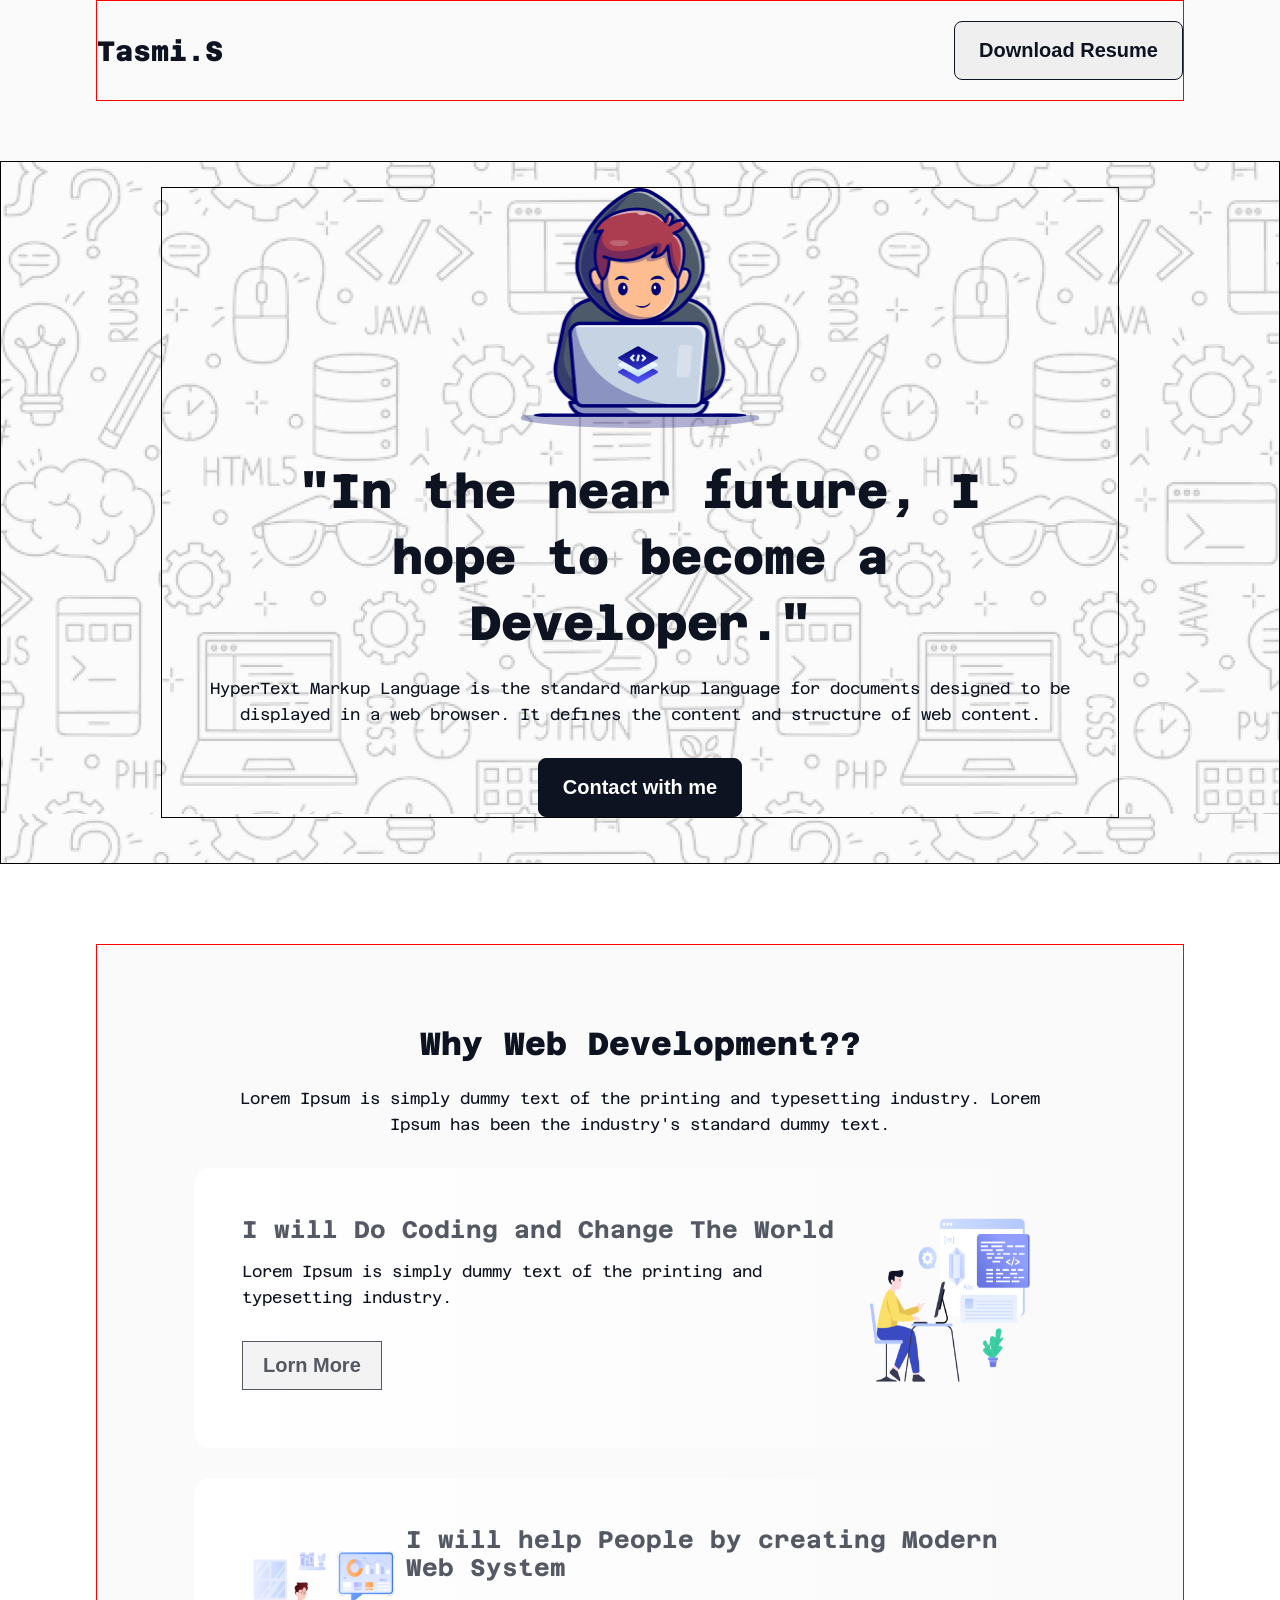
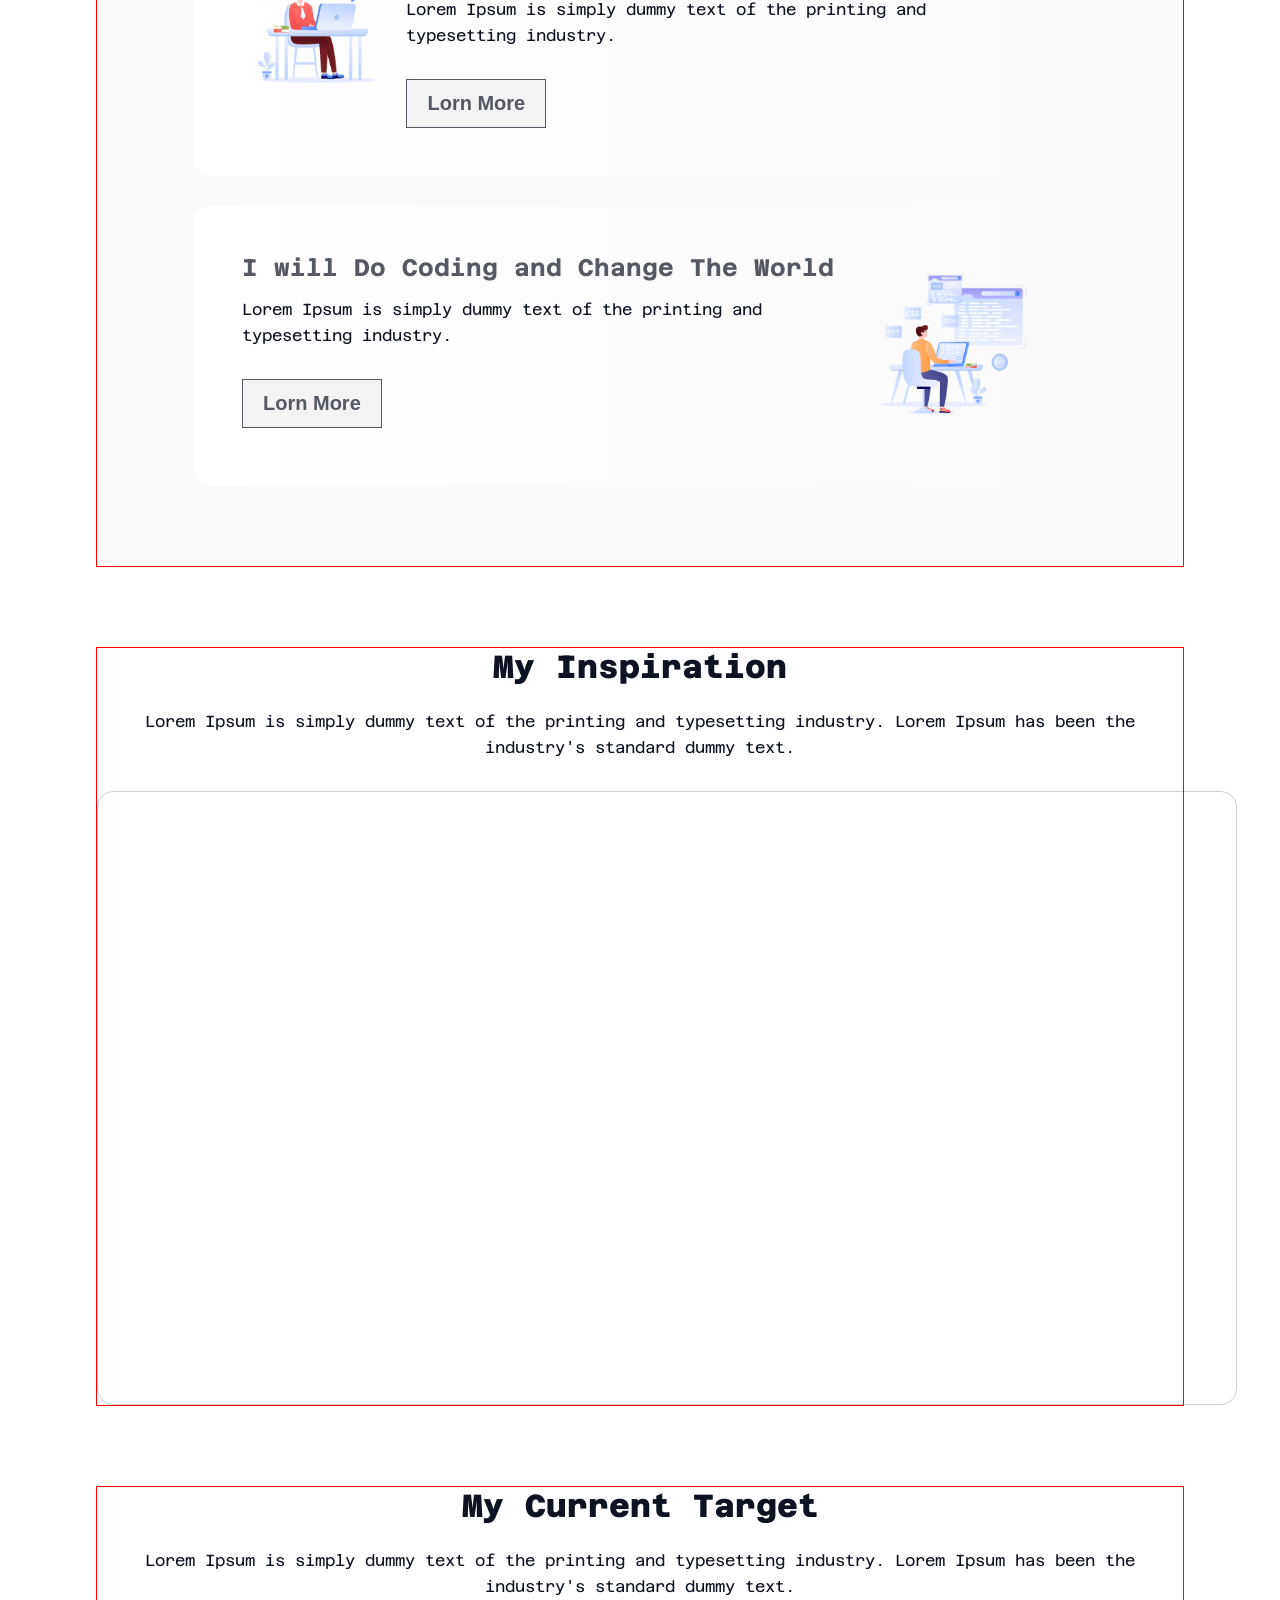
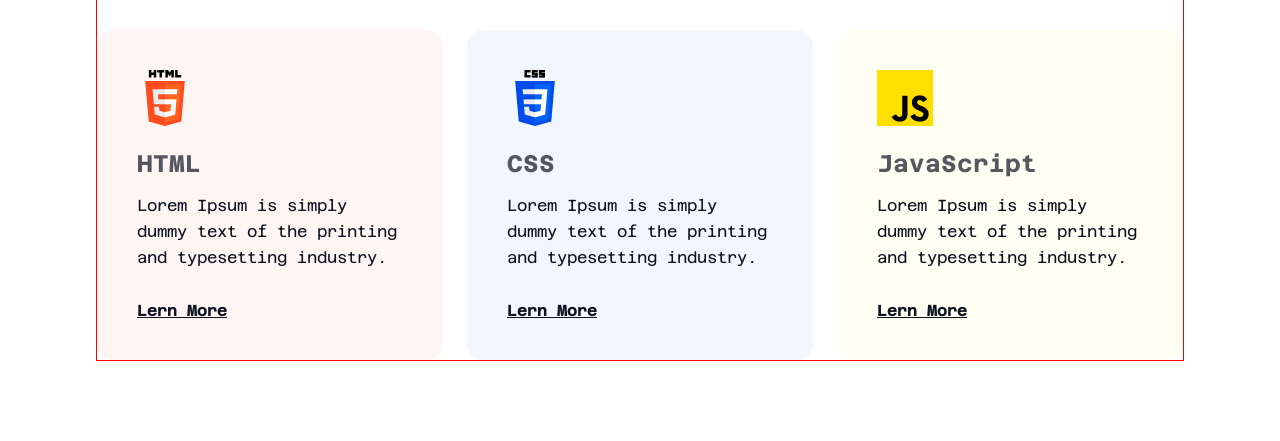
==== index.html @ 2d3de7eb "add my tergat section" ====
<!DOCTYPE html>
<html lang="en">
<head>
    <meta charset="UTF-8">
    <meta name="viewport" content="width=device-width, initial-scale=1.0">
    <title>Document</title>
    <link rel="shortcut icon" href="https://img.icons8.com/?size=100&id=20909&format=png&color=000000" type="image/x-icon">
    <link rel="stylesheet" href="./assets/css/syyle.css">
</head>
<body>
    <header class="header">
        <div class="container">
            <div class="nav-item">
                <h1>Tasmi.S</h1>
                 <a href="#"><button class="btn-prymary">Download Resume</button></a>
            </div>
        </div>
   <!-- start header section  -->
        <div class="header-section section">
            <div class="header-container">
                <img src="/assets/images/hero.png" alt="image">
                <h1 class="header-title">"In the near future, I hope to become a Developer."</h1>
                <p class="header-desc">HyperText Markup Language is the standard markup language for documents designed to be displayed in a web browser. It defines the content and structure of web content.</p>
                
                 <a href="#footer"><button class="btn-secendary">Contact with me</button></a>
            </div>
        </div>
    </header>
    <!-- End header section  -->
    <!-- Start skill-section  -->
    <section class="skill section">
        <div class="container">
           <div class="skill-container">
             <h1 class="title">Why Web Development??</h1>
            <p class="header-desc">Lorem Ipsum is simply dummy text of the printing and typesetting industry. Lorem Ipsum has been the industry's standard dummy text.</p>
            <div class="card">
                <div class="card-body">
                    <h3 class="card-title">I will Do Coding and Change The World</h3>
                    <p class="card-desc">Lorem Ipsum is simply dummy text of the printing and typesetting industry.</p>
                    <button class="btn">Lorn More</button>
                </div> <!-- card-body end  -->
                <div class="card-image">
                    <img src="/assets/images/layer_1.png" alt="image">
                </div>
                
            </div>  <!--  card end  -->
            <div class="card">
                <div class="card-image">
                    <img src="/assets/images/layer_2.png" alt="image">
                </div>
                <div class="card-body">
                    <h3 class="card-title">I will help People by creating Modern Web System</h3>
                    <p class="card-desc">Lorem Ipsum is simply dummy text of the printing and typesetting industry.</p>
                    <button class="btn">Lorn More</button>
                </div> <!-- card-body end  -->
                
            </div>  <!--  card end  -->
            <div class="card">
                <div class="card-body">
                    <h3 class="card-title">I will Do Coding and Change The World</h3>
                    <p class="card-desc">Lorem Ipsum is simply dummy text of the printing and typesetting industry.</p>
                    <button class="btn">Lorn More</button>
                </div> <!-- card-body end  -->
                <div class="card-image">
                    <img src="/assets/images/layer_3.png" alt="image">
                </div>
            </div>  <!--  card end  -->
            </div>
        </div>  <!--  container end  -->
    </section>
    
    <!-- video section start  -->
    <section class="section">
        <div class="container">
            <h3 class="title">My Inspiration</h3>
            <p class="header-desc">Lorem Ipsum is simply dummy text of the printing and typesetting industry. Lorem Ipsum has been the industry's standard dummy text.</p>
           <div class="video-box">
             <div class="video">
                <iframe width="1000" height="500" src="https://www.youtube.com/embed/89nsTX5PFWs?si=u8T_QRBCcXAZ8HpU" title="YouTube video player" frameborder="0" allow="accelerometer; autoplay; clipboard-write; encrypted-media; gyroscope; picture-in-picture; web-share" referrerpolicy="strict-origin-when-cross-origin" allowfullscreen></iframe>
            </div>
           </div>
        </div>
    </section>
    <!-- My Current Target  -->
    <section class="target section">
        <div class="container">
            <h3 class="title">My Current Target</h3>
            <p class="header-desc">Lorem Ipsum is simply dummy text of the printing and typesetting industry. Lorem Ipsum has been the industry's standard dummy text.</p>
           <div class="box">
                <div class="card-box1">
                    <div class="box-icon">
                        <img src="/assets/images/html.png" alt="icon">
                    </div>
                    <h3 class="card-title">HTML</h3>
                    <p class="card-desc">Lorem Ipsum is simply dummy text of the printing and typesetting industry.</p>
                    <a class="card-btns">Lern More</a>

                </div>
                <div class="card-box2">
                    <div class="box-icon">
                        <img src="/assets/images/css.png" alt="">
                    </div>
                    <h3 class="card-title">CSS</h3>
                    <p class="card-desc">Lorem Ipsum is simply dummy text of the printing and typesetting industry.</p>
                    <a class="card-btns">Lern More</a>

                </div>
                <div class="card-box3">
                    <div class="box-icon">
                        <img src="/assets/images/js.png" alt="icon">
                    </div>
                    <h3 class="card-title">JavaScript</h3>
                    <p class="card-desc">Lorem Ipsum is simply dummy text of the printing and typesetting industry.</p>
                    <a class="card-btns">Lern More</a>

                </div>
           </div>
        </div>
    </section>

    <main>

    </main>
    <footer class="fopter">

    </footer>
</body>
</html>
---- assets/css/syyle.css ----
@import url('https://fonts.googleapis.com/css2?family=Azeret+Mono:wght@100..900&display=swap');
*{
    margin: 0;
    padding: 0;
    box-sizing: border-box;
}

body {
    font-family: "Azeret Mono", monospace;
}
 /* Common class  */
 img{
    max-width: 100%;
 }
.container{
    width: 100%;
    max-width: 85%;
    margin-inline: auto;
    border: 1px solid red;
}
a .btn-prymary , .btn-secendary{
    color: #0D1321;
    font-size: 20px;
    font-weight: 600;
    border: 1px solid #0d1321;
    border-radius: 8px;
    padding: 17px 24px;
    outline: none;
}
a .btn-secendary{
    color: #fff;
    background: #0D1321;
}
.title {
    color: #0d1321;
    font-size: 32px;
    font-weight: 800;
    text-align: center;
    margin-bottom: 24px;
}
.section{
    margin-block: 60px 80px;  
}
/* Common class End  */
 /* Nav item start  */
.header {
    /* max-width: 1440px; */
    background: rgba(13, 19, 33, 0.02);
}
.nav-item {
    display: flex;
    justify-content: space-between;
    align-items: center;
    padding-block: 20px;
}
.nav-item h1{
    color: #0D1321;
    font-size: 28px;
    font-weight: 800;
}
 /* Nav item End  */
/* header section Start */
.header-section {
    background-image: url(/assets/images/hero-bg.png); 
    border: 1px solid;
}
.header-container {
    /* max-width: 1440px; */
    width: 75%;
    display: flex;
    justify-content: center;
    align-items: center;
    text-align: center;
    flex-direction: column;
    margin: 25px auto 45px auto ;
    border: 1px solid ;
}
.header-container img{
    width: 240px;
    height: 240px;
    margin-bottom: 30px;
}
.header-title{
    color: #0D1321;
    font-size: 48px;
    font-weight: 800;
    line-height: 66px;
    text-align: center;
    padding: 0 70px;
    margin-bottom: 20px;
}
.header-desc , .card-desc{
    color: #0D1321;
    font-size: 16px;
    font-weight: 400;
    line-height: 26px;
    margin-bottom: 30px;
}
.header-desc {
    padding: 0 30px;
    text-align: center;
}

/* header section Start */
/* Skill-section start */
.skill-container {
    padding: 80px 97px;
    border-radius: 16px;
    background: #0d132105;
}
.card {
    display: flex;
    justify-content: space-between;
    padding: 48px;
    border-radius: 16px;
    background: linear-gradient(90.00deg, rgb(255, 255, 255),rgba(255, 255, 255, 0) 100%);
    margin-bottom: 30px;
}
.card:nth-last-child(1){
    margin-bottom: 0;
}
.card-title {
    color: #0D1321B3;
    font-size: 24px;
    font-weight: 700;
    margin-bottom: 15px;
    text-align: left;
}
.card-desc {
    align-items: left;
}
.card-image img{
    width: 200px;
    height: 180px;
}
.btn{
    color:#0D1321;
    font-size: 20px;
    font-weight: 600;
    text-align: center;
    padding: 12px 20px;
    border: 1px solid #0d1321;
    opacity: 0.7;

}
 /* video section  */
.video-box {
    border: 1px solid rgba(13, 19, 33, 0.2);
    border-radius: 16px;
    width: 1140px;
    height: 614px;
    display: flex;
    justify-content: center;
    align-items: center;
    margin: 0 auto;
}
.video {
    display: flex;
    justify-content: center;
    align-items: center;
    margin: 0 auto; 
 }
    /* My Current Target  */
.box {
    display: flex;
    justify-content: space-between;align-items: left;
    gap: 24px;
}
.card-box1 , .card-box2, .card-box3 {
    padding: 40px;
    border-radius: 16px;
}
.card-box1{
    background: rgba(255, 76, 30, 0.05);
}
.card-box2{
    background: rgba(0, 76, 232, 0.05);
}
.card-box3{
    background: rgba(255, 223, 0, 0.05);
}
.box-icon img{
    width: 56px;
    height: 56px;
    margin-bottom: 20px;
}
.card-btns {
    color: #0d1321;
    font-size: 16px;
    font-weight: 700;
    text-align: left;
    text-decoration-line: underline;
}
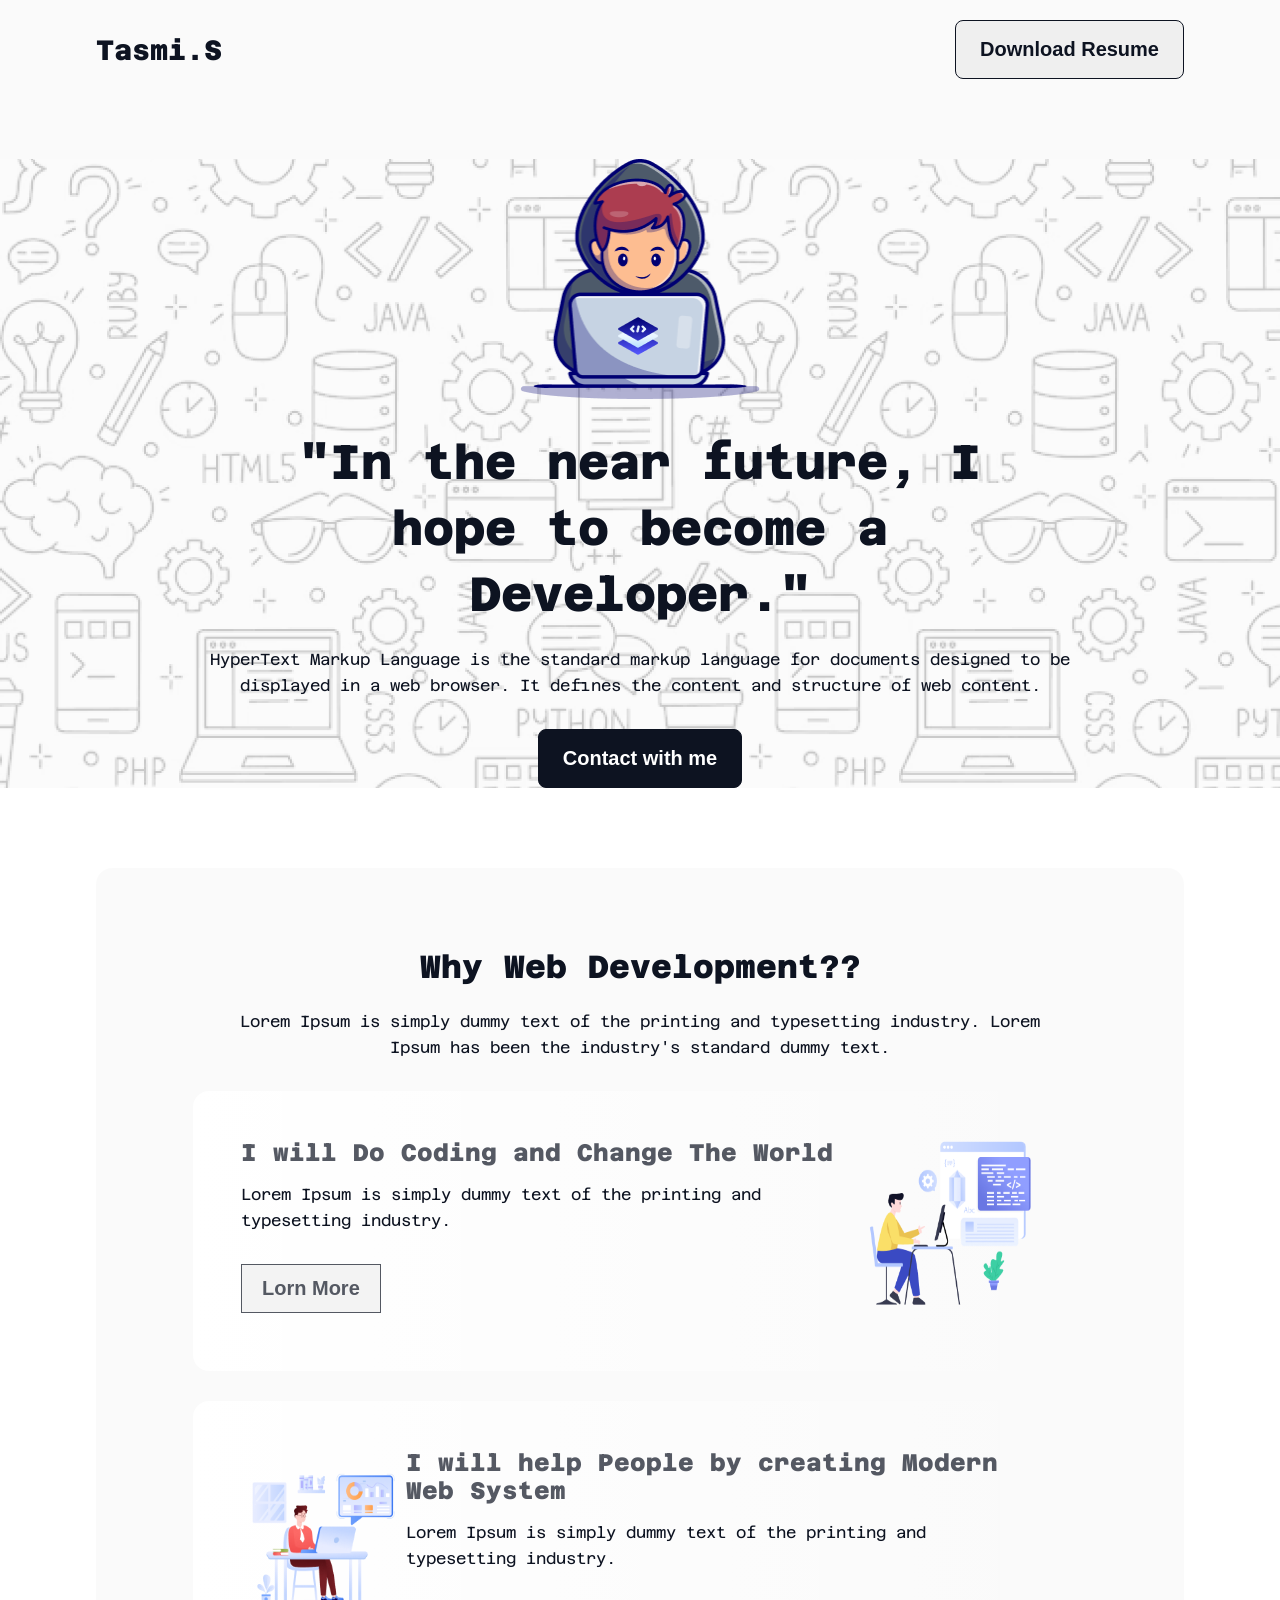
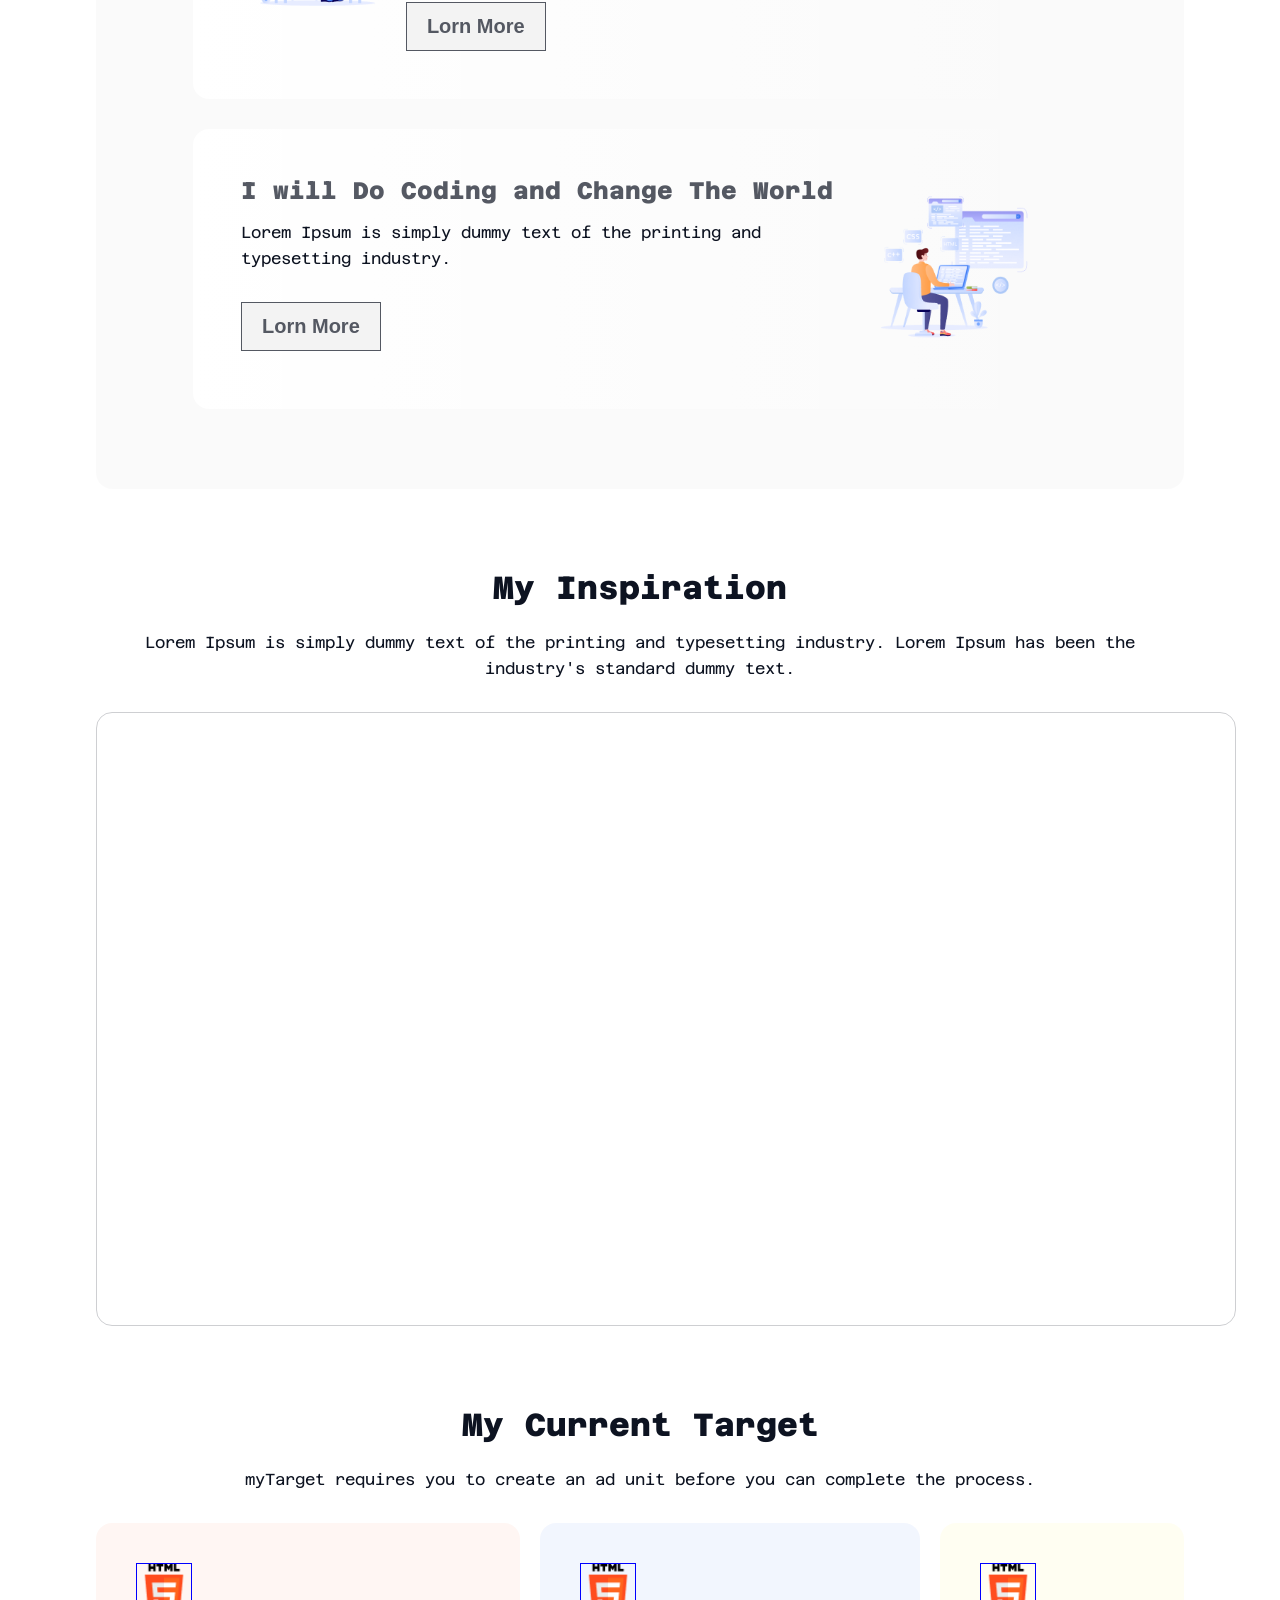
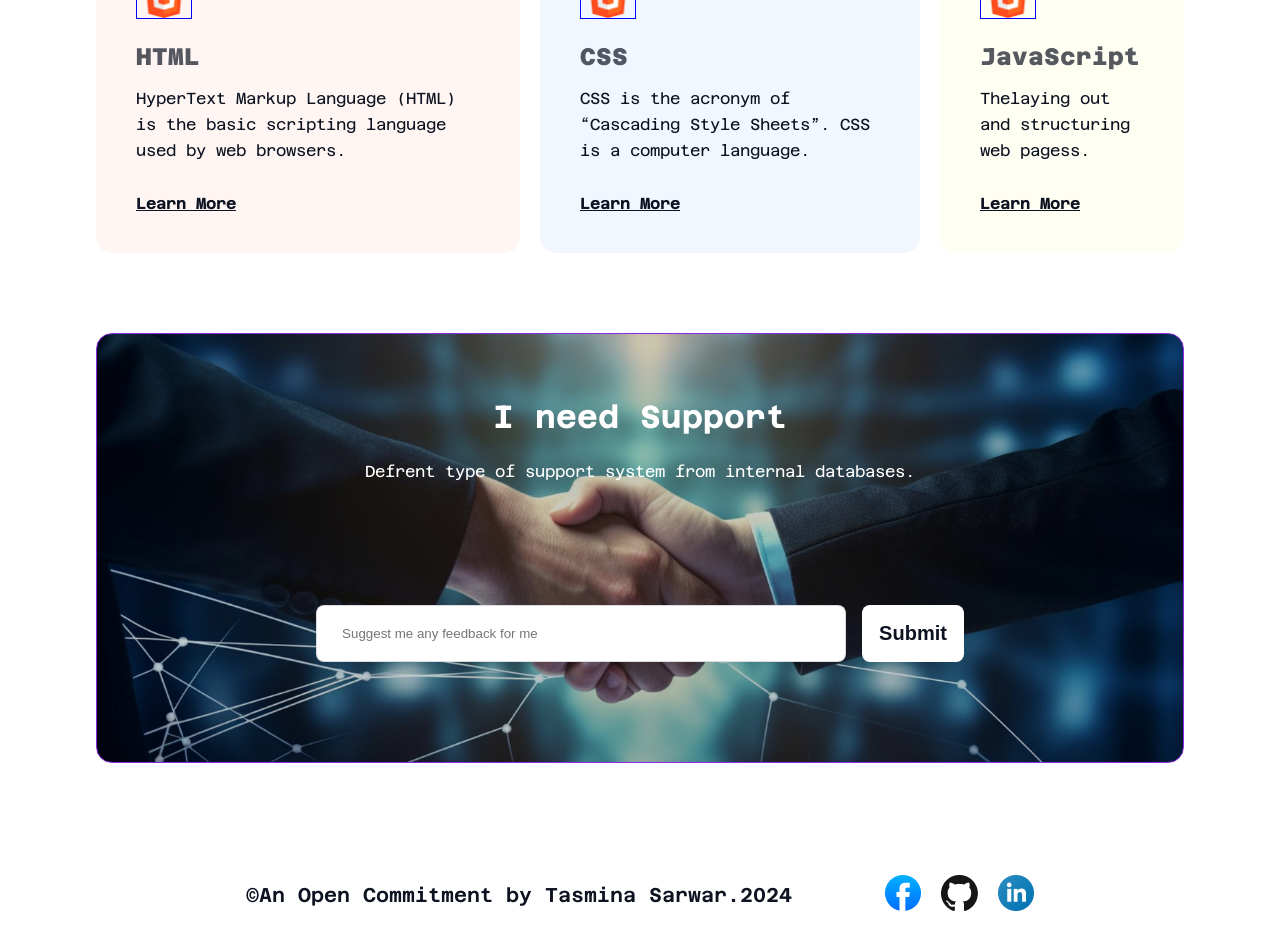
==== commit 59968930: "add my footer section" ====
--- a/index.html
+++ b/index.html
@@ -27,7 +27,8 @@
         </div>
     </header>
     <!-- End header section  -->
-    <!-- Start skill-section  -->
+   
+  <main>
     <section class="skill section">
         <div class="container">
            <div class="skill-container">
@@ -68,7 +69,8 @@
             </div>
         </div>  <!--  container end  -->
     </section>
-    
+    <!-- End skill-section  -->
+
     <!-- video section start  -->
     <section class="section">
         <div class="container">
@@ -85,44 +87,91 @@
     <section class="target section">
         <div class="container">
             <h3 class="title">My Current Target</h3>
-            <p class="header-desc">Lorem Ipsum is simply dummy text of the printing and typesetting industry. Lorem Ipsum has been the industry's standard dummy text.</p>
-           <div class="box">
-                <div class="card-box1">
-                    <div class="box-icon">
-                        <img src="/assets/images/html.png" alt="icon">
+            <p class="header-desc">myTarget requires you to create an ad unit before you can complete the process.</p>
+
+            <div class="box-container">
+
+                <!-- <div class="box"> -->
+                    
+                   <div class="box-item card1">
+                     <img src="/assets/images/html.png" alt="icon">
+                    <div class="box-content">
+                        <h3 class="card-title">HTML</h3>
+                        <p class="card-desc">HyperText Markup Language (HTML) is the basic scripting language used by web browsers.</p>
+                        <a href="#" class="card-btns">Learn More</a>
                     </div>
-                    <h3 class="card-title">HTML</h3>
-                    <p class="card-desc">Lorem Ipsum is simply dummy text of the printing and typesetting industry.</p>
-                    <a class="card-btns">Lern More</a>
+                   </div>
 
-                </div>
-                <div class="card-box2">
-                    <div class="box-icon">
-                        <img src="/assets/images/css.png" alt="">
+                <!-- </div>
+                <div class="box"> -->
+
+                   <div class="box-item card2">
+                     <img src="/assets/images/html.png" alt="icon">
+                    <div class="box-content">
+                        <h3 class="card-title">CSS</h3>
+                        <p class="card-desc">CSS is the acronym of “Cascading Style Sheets”. CSS is a computer language.</p>
+                        <a href="#" class="card-btns">Learn More</a>
                     </div>
-                    <h3 class="card-title">CSS</h3>
-                    <p class="card-desc">Lorem Ipsum is simply dummy text of the printing and typesetting industry.</p>
-                    <a class="card-btns">Lern More</a>
+                   </div>
 
-                </div>
-                <div class="card-box3">
-                    <div class="box-icon">
-                        <img src="/assets/images/js.png" alt="icon">
+                <!-- </div>
+                <div class="box"> -->
+
+                   <div class="box-item card3">
+                     <img src="/assets/images/html.png" alt="icon">
+                    <div class="box-content">
+                        <h3 class="card-title">JavaScript</h3>
+                        <p class="card-desc">Thelaying out and structuring web pagess.</p>
+                        <a href="#" class="card-btns">Learn More</a>
                     </div>
-                    <h3 class="card-title">JavaScript</h3>
-                    <p class="card-desc">Lorem Ipsum is simply dummy text of the printing and typesetting industry.</p>
-                    <a class="card-btns">Lern More</a>
+                   </div>
 
-                </div>
-           </div>
+                <!-- </div> -->
+
+            </div>
+
         </div>
     </section>
 
-    <main>
+    <!-- support section Start -->
+     <section class=" section">
+        <div class="container">
+            <div class="submit-box">
+                 <div class="submit-box-text">
+                    <h3 class="title sub-title">I need Support</h3>
+                 <p class="header-desc sub-desc">Defrent type of support system from internal databases.</p>
+                 </div>
+                 <div class="input-box">
+                    <input class="input-text" type="text" placeholder="Suggest me any feedback for me">
+                 <button type="submit">Submit</button>
+                </div>
+            </div>
 
+        </div>
+     </section>
     </main>
-    <footer class="fopter">
 
+    <footer class="footer">
+        <div class="container">
+            <div class="copy-madia">
+            <div class="copy">
+                <p>&copy;An Open Commitment by Tasmina Sarwar.2024</p>
+            </div>
+            <div class="madia">
+                <a href="https://www.facebook.com/">
+                    <img src="/assets/images/facebook.png" alt="icon">
+                </a>
+                <a href="https://github.com/login">
+                    <img src="/assets/images/github.png" alt="icon">
+                </a>
+                <a href="https://www.linkedin.com/login">
+                    <img src="/assets/images/linkedin.png" alt="icon">
+                </a>
+            </div>
+
+        </div>
+        </div>
     </footer>
+
 </body>
 </html>
--- a/assets/css/syyle.css
+++ b/assets/css/syyle.css
@@ -16,7 +16,6 @@
     width: 100%;
     max-width: 85%;
     margin-inline: auto;
-    border: 1px solid red;
 }
 a .btn-prymary , .btn-secendary{
     color: #0D1321;
@@ -31,7 +30,7 @@
     color: #fff;
     background: #0D1321;
 }
-.title {
+.title , .sub-title {
     color: #0d1321;
     font-size: 32px;
     font-weight: 800;
@@ -62,10 +61,8 @@
 /* header section Start */
 .header-section {
     background-image: url(/assets/images/hero-bg.png); 
-    border: 1px solid;
 }
 .header-container {
-    /* max-width: 1440px; */
     width: 75%;
     display: flex;
     justify-content: center;
@@ -73,7 +70,6 @@
     text-align: center;
     flex-direction: column;
     margin: 25px auto 45px auto ;
-    border: 1px solid ;
 }
 .header-container img{
     width: 240px;
@@ -89,14 +85,14 @@
     padding: 0 70px;
     margin-bottom: 20px;
 }
-.header-desc , .card-desc{
-    color: #0D1321;
+.header-desc , .card-desc , .sub-desc{
     font-size: 16px;
     font-weight: 400;
     line-height: 26px;
     margin-bottom: 30px;
 }
 .header-desc {
+    color: #0D1321;
     padding: 0 30px;
     text-align: center;
 }
@@ -122,11 +118,12 @@
 .card-title {
     color: #0D1321B3;
     font-size: 24px;
-    font-weight: 700;
+    font-weight: 800;
     margin-bottom: 15px;
     text-align: left;
 }
 .card-desc {
+    color: #0D1321;
     align-items: left;
 }
 .card-image img{
@@ -161,28 +158,38 @@
     margin: 0 auto; 
  }
     /* My Current Target  */
-.box {
-    display: flex;
-    justify-content: space-between;align-items: left;
-    gap: 24px;
-}
-.card-box1 , .card-box2, .card-box3 {
+.target{
+    background-color: #fff;
+}
+.box-container{
+    display: flex;
+    justify-content: center;
+    margin: 0 auto;
+    gap: 20px;
+}
+/* .box {
+    border: 1px solid red;
+} */
+.box-item{
     padding: 40px;
-    border-radius: 16px;
-}
-.card-box1{
-    background: rgba(255, 76, 30, 0.05);
-}
-.card-box2{
-    background: rgba(0, 76, 232, 0.05);
-}
-.card-box3{
-    background: rgba(255, 223, 0, 0.05);
-}
-.box-icon img{
+}
+.card1{
+    border-radius: 16px;
+    background-color: rgba(255, 76, 30, 0.05);
+}
+.card2{
+    border-radius: 16px;
+    background-color: rgba(0, 76, 232, 0.05);
+}
+.card3{
+    border-radius: 16px;
+    background-color: rgba(255, 223, 0, 0.05);
+}
+.box-container  img{
     width: 56px;
     height: 56px;
     margin-bottom: 20px;
+    border: 1px solid blue;
 }
 .card-btns {
     color: #0d1321;
@@ -190,4 +197,74 @@
     font-weight: 700;
     text-align: left;
     text-decoration-line: underline;
-}+}
+
+/* <!-- supportt section Start -->  */
+.submit-box {
+    border: 1px solid blueviolet;
+    padding: 64px 48px;
+    background-image:linear-gradient( rgba(0, 0, 0, 0.2),rgba(0, 0, 0, 0.2),rgba(0, 0, 0, 0.2)), url(/assets/images/handshake.jpg);
+    background-size: cover;
+    background-position: center;
+    border-radius: 16px;
+    width: 100%;
+    height: 430px;
+}
+.submit-box-text{
+    margin-bottom: 120px;
+}
+.sub-title {
+    color: #fff !important;
+    font-weight: 700 !important;
+}
+.sub-desc {
+    color: #fff;
+}
+.input-box{
+    display: flex;
+    justify-content: center;
+    align-items: center;
+    gap: 16px;
+}
+.input-box input{
+    width: 530px;
+    border-radius: 8px;
+    background: #ffffff;
+    padding: 20px 25px;  
+ }
+.input-box button{
+    font-size: 20px;
+    font-weight: 600;
+    text-align: center;
+    padding: 17px;
+    border-radius: 8px;
+    background: #fff;
+    color: #0D1321;
+    border: none;
+    outline: none;
+}
+.input-text {
+    border: 1px solid rgba(13, 19, 33, 0.15);
+    border-radius: 8px;
+    background: rgb(255, 255, 255);
+}
+
+/* footer section start  */
+.copy-madia {
+    display: flex;
+    justify-content: space-between;
+    align-items: center;
+    padding: 32px 150px;
+}
+.copy p{
+    color: #0d1321;
+    font-size: 20px;
+    font-weight: 600;
+    text-align: center;
+}
+.madia a{
+    text-decoration: none;
+}
+.madia img{
+    margin-left: 10px;
+}
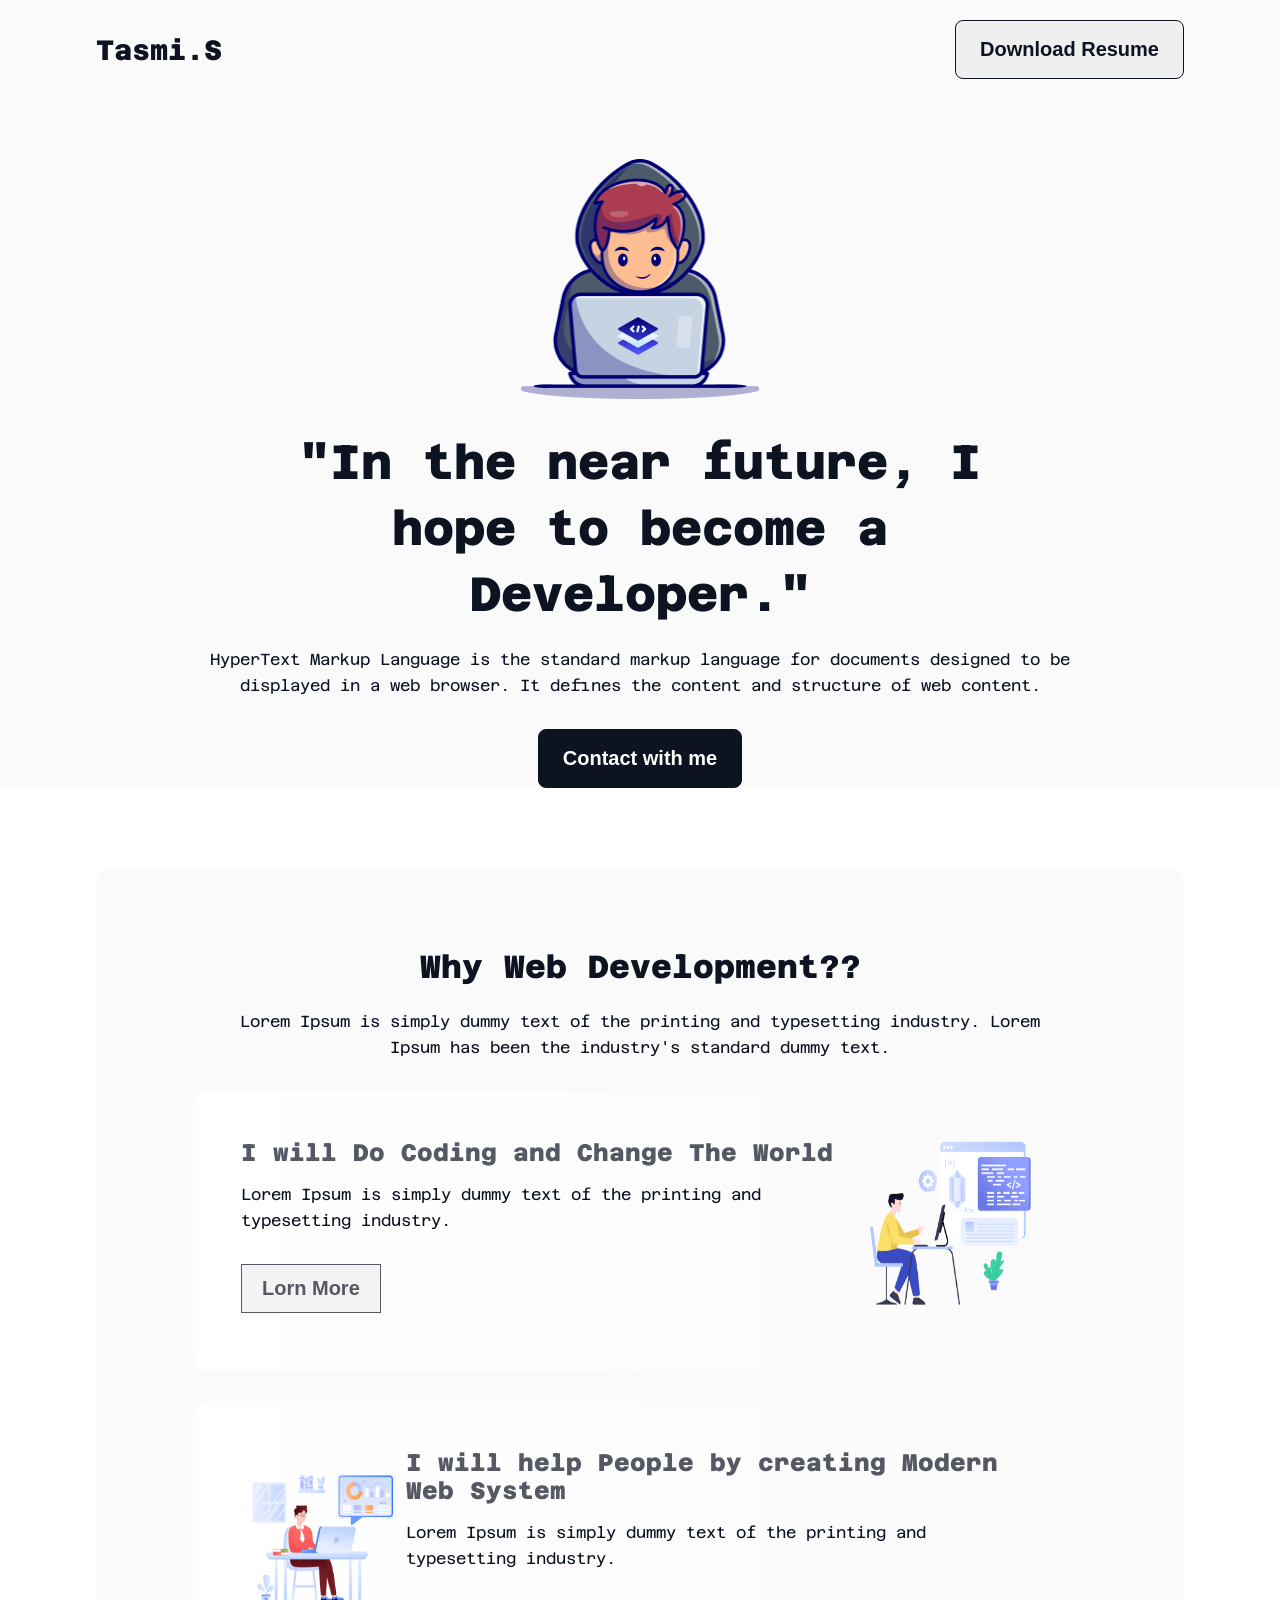
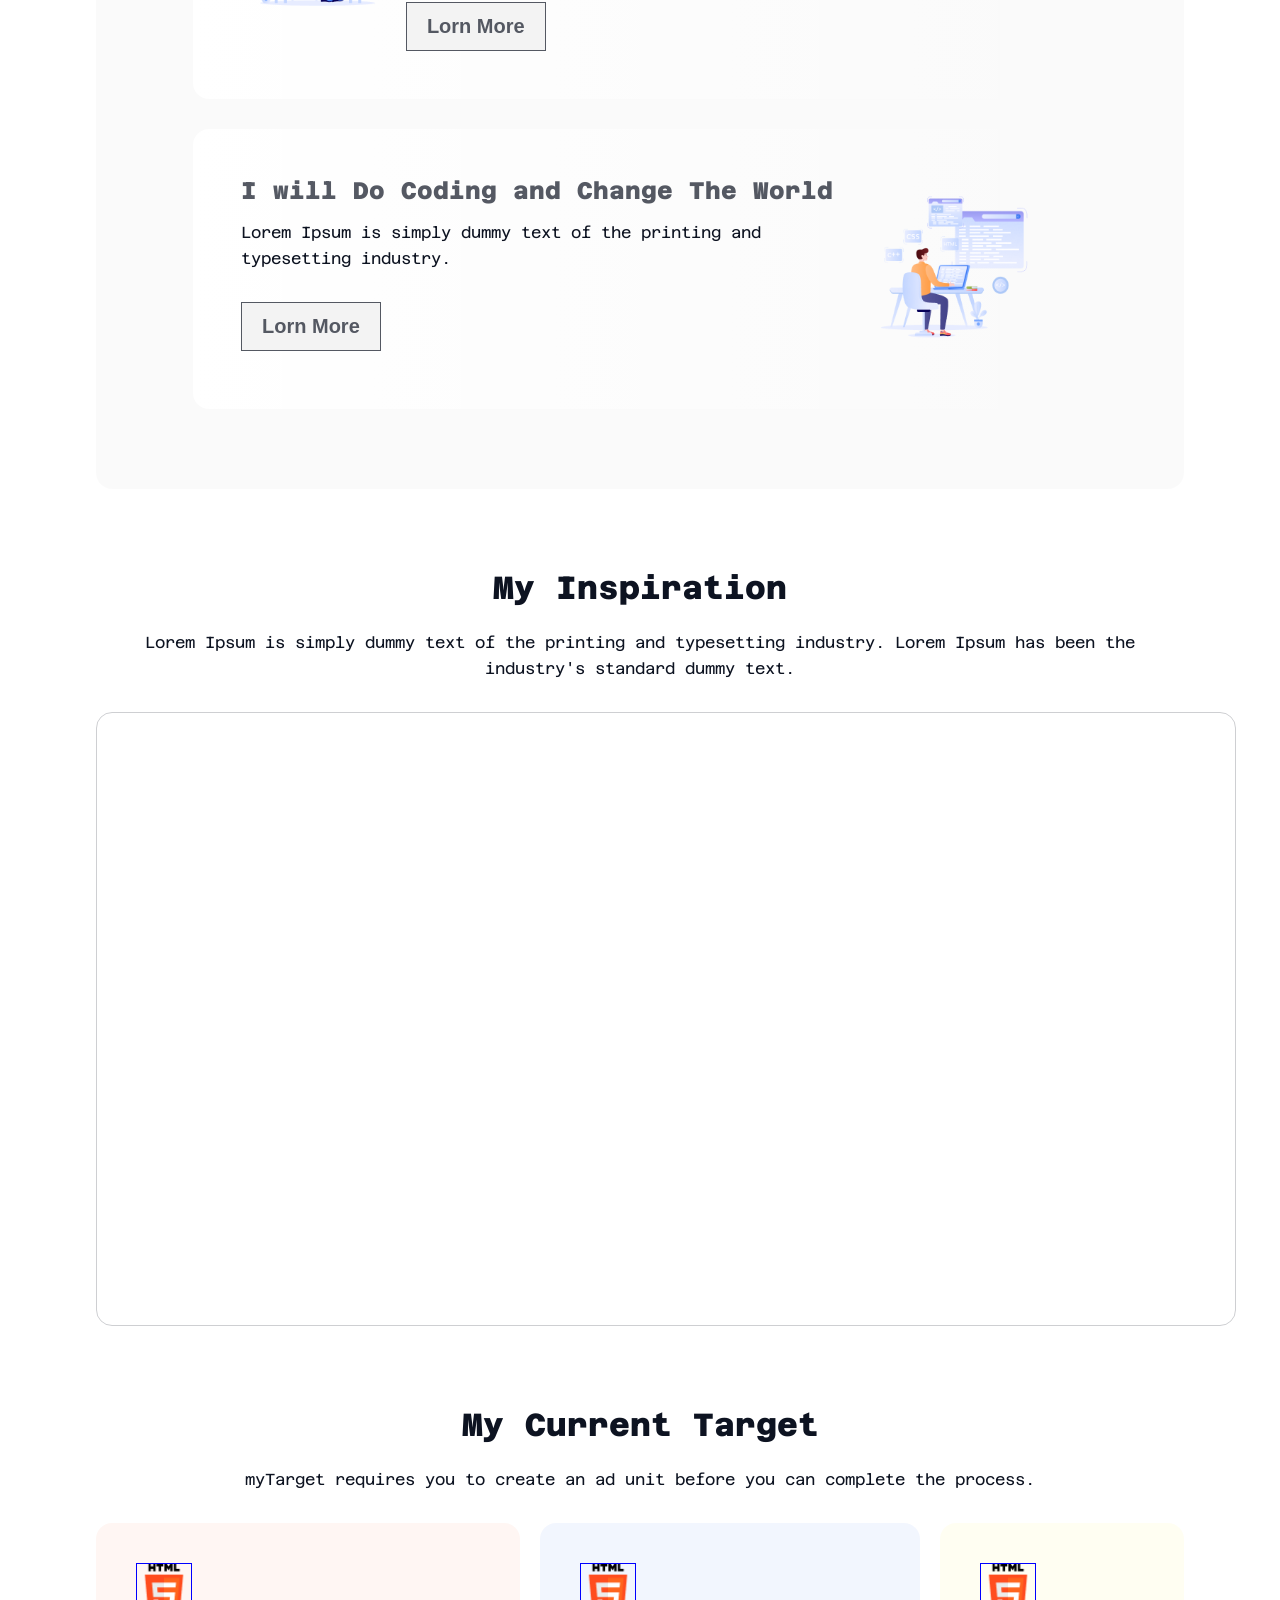
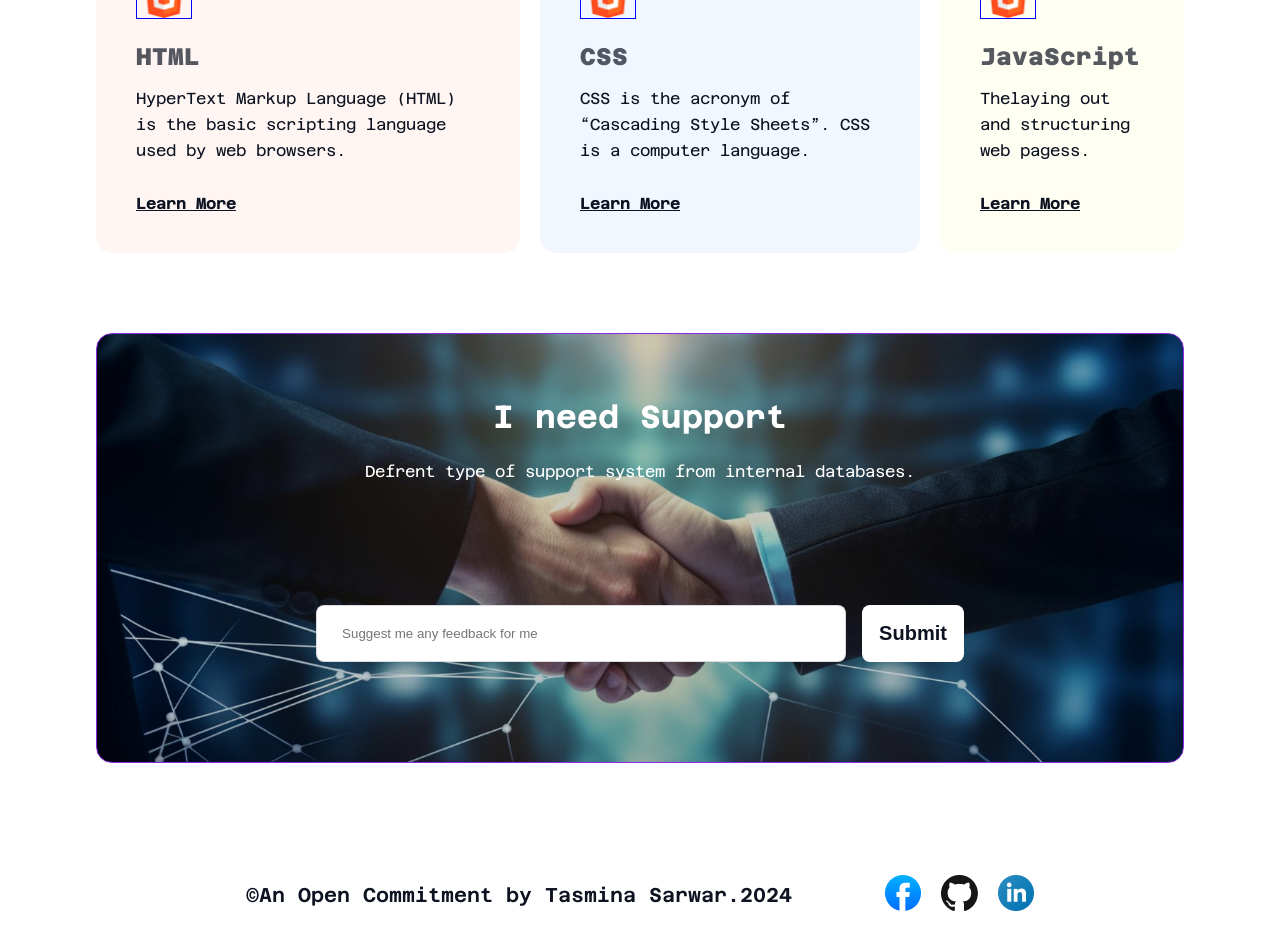
==== commit 778d476a: "Add files via upload" ====
--- a/index.html
+++ b/index.html
@@ -1,177 +1,235 @@
-<!DOCTYPE html>
-<html lang="en">
-<head>
-    <meta charset="UTF-8">
-    <meta name="viewport" content="width=device-width, initial-scale=1.0">
-    <title>Document</title>
-    <link rel="shortcut icon" href="https://img.icons8.com/?size=100&id=20909&format=png&color=000000" type="image/x-icon">
-    <link rel="stylesheet" href="./assets/css/syyle.css">
-</head>
-<body>
-    <header class="header">
-        <div class="container">
-            <div class="nav-item">
-                <h1>Tasmi.S</h1>
-                 <a href="#"><button class="btn-prymary">Download Resume</button></a>
-            </div>
-        </div>
-   <!-- start header section  -->
-        <div class="header-section section">
-            <div class="header-container">
-                <img src="/assets/images/hero.png" alt="image">
-                <h1 class="header-title">"In the near future, I hope to become a Developer."</h1>
-                <p class="header-desc">HyperText Markup Language is the standard markup language for documents designed to be displayed in a web browser. It defines the content and structure of web content.</p>
-                
-                 <a href="#footer"><button class="btn-secendary">Contact with me</button></a>
-            </div>
-        </div>
-    </header>
-    <!-- End header section  -->
-   
-  <main>
-    <section class="skill section">
-        <div class="container">
-           <div class="skill-container">
-             <h1 class="title">Why Web Development??</h1>
-            <p class="header-desc">Lorem Ipsum is simply dummy text of the printing and typesetting industry. Lorem Ipsum has been the industry's standard dummy text.</p>
-            <div class="card">
-                <div class="card-body">
-                    <h3 class="card-title">I will Do Coding and Change The World</h3>
-                    <p class="card-desc">Lorem Ipsum is simply dummy text of the printing and typesetting industry.</p>
-                    <button class="btn">Lorn More</button>
-                </div> <!-- card-body end  -->
-                <div class="card-image">
-                    <img src="/assets/images/layer_1.png" alt="image">
-                </div>
-                
-            </div>  <!--  card end  -->
-            <div class="card">
-                <div class="card-image">
-                    <img src="/assets/images/layer_2.png" alt="image">
-                </div>
-                <div class="card-body">
-                    <h3 class="card-title">I will help People by creating Modern Web System</h3>
-                    <p class="card-desc">Lorem Ipsum is simply dummy text of the printing and typesetting industry.</p>
-                    <button class="btn">Lorn More</button>
-                </div> <!-- card-body end  -->
-                
-            </div>  <!--  card end  -->
-            <div class="card">
-                <div class="card-body">
-                    <h3 class="card-title">I will Do Coding and Change The World</h3>
-                    <p class="card-desc">Lorem Ipsum is simply dummy text of the printing and typesetting industry.</p>
-                    <button class="btn">Lorn More</button>
-                </div> <!-- card-body end  -->
-                <div class="card-image">
-                    <img src="/assets/images/layer_3.png" alt="image">
-                </div>
-            </div>  <!--  card end  -->
-            </div>
-        </div>  <!--  container end  -->
-    </section>
-    <!-- End skill-section  -->
-
-    <!-- video section start  -->
-    <section class="section">
-        <div class="container">
-            <h3 class="title">My Inspiration</h3>
-            <p class="header-desc">Lorem Ipsum is simply dummy text of the printing and typesetting industry. Lorem Ipsum has been the industry's standard dummy text.</p>
-           <div class="video-box">
-             <div class="video">
-                <iframe width="1000" height="500" src="https://www.youtube.com/embed/89nsTX5PFWs?si=u8T_QRBCcXAZ8HpU" title="YouTube video player" frameborder="0" allow="accelerometer; autoplay; clipboard-write; encrypted-media; gyroscope; picture-in-picture; web-share" referrerpolicy="strict-origin-when-cross-origin" allowfullscreen></iframe>
-            </div>
-           </div>
-        </div>
-    </section>
-    <!-- My Current Target  -->
-    <section class="target section">
-        <div class="container">
-            <h3 class="title">My Current Target</h3>
-            <p class="header-desc">myTarget requires you to create an ad unit before you can complete the process.</p>
-
-            <div class="box-container">
-
-                <!-- <div class="box"> -->
-                    
-                   <div class="box-item card1">
-                     <img src="/assets/images/html.png" alt="icon">
-                    <div class="box-content">
-                        <h3 class="card-title">HTML</h3>
-                        <p class="card-desc">HyperText Markup Language (HTML) is the basic scripting language used by web browsers.</p>
-                        <a href="#" class="card-btns">Learn More</a>
-                    </div>
-                   </div>
-
-                <!-- </div>
-                <div class="box"> -->
-
-                   <div class="box-item card2">
-                     <img src="/assets/images/html.png" alt="icon">
-                    <div class="box-content">
-                        <h3 class="card-title">CSS</h3>
-                        <p class="card-desc">CSS is the acronym of “Cascading Style Sheets”. CSS is a computer language.</p>
-                        <a href="#" class="card-btns">Learn More</a>
-                    </div>
-                   </div>
-
-                <!-- </div>
-                <div class="box"> -->
-
-                   <div class="box-item card3">
-                     <img src="/assets/images/html.png" alt="icon">
-                    <div class="box-content">
-                        <h3 class="card-title">JavaScript</h3>
-                        <p class="card-desc">Thelaying out and structuring web pagess.</p>
-                        <a href="#" class="card-btns">Learn More</a>
-                    </div>
-                   </div>
-
-                <!-- </div> -->
-
-            </div>
-
-        </div>
-    </section>
-
-    <!-- support section Start -->
-     <section class=" section">
-        <div class="container">
-            <div class="submit-box">
-                 <div class="submit-box-text">
-                    <h3 class="title sub-title">I need Support</h3>
-                 <p class="header-desc sub-desc">Defrent type of support system from internal databases.</p>
-                 </div>
-                 <div class="input-box">
-                    <input class="input-text" type="text" placeholder="Suggest me any feedback for me">
-                 <button type="submit">Submit</button>
-                </div>
-            </div>
-
-        </div>
-     </section>
-    </main>
-
-    <footer class="footer">
-        <div class="container">
-            <div class="copy-madia">
-            <div class="copy">
-                <p>&copy;An Open Commitment by Tasmina Sarwar.2024</p>
-            </div>
-            <div class="madia">
-                <a href="https://www.facebook.com/">
-                    <img src="/assets/images/facebook.png" alt="icon">
-                </a>
-                <a href="https://github.com/login">
-                    <img src="/assets/images/github.png" alt="icon">
-                </a>
-                <a href="https://www.linkedin.com/login">
-                    <img src="/assets/images/linkedin.png" alt="icon">
-                </a>
-            </div>
-
-        </div>
-        </div>
-    </footer>
-
-</body>
-</html>+<!DOCTYPE html>
+<html lang="en">
+  <head>
+    <meta charset="UTF-8" />
+    <meta name="viewport" content="width=device-width, initial-scale=1.0" />
+    <link
+      rel="shortcut icon"
+      href="https://img.icons8.com/?size=100&id=20909&format=png&color=000000"
+      type="image/x-icon"
+    />
+    <link rel="stylesheet" href="./assets/css/style.css" />
+    <title>Portfolio Website</title>
+  </head>
+  <body>
+    <header class="header">
+      <div class="container">
+        <div class="nav-item">
+          <h1>Tasmi.S</h1>
+          <a href="#"><button class="btn-prymary">Download Resume</button></a>
+        </div>
+      </div>
+      <!-- start header section  -->
+      <div class="header-section section">
+        <div class="header-container">
+          <img src="./assets/images/hero.png" alt="image" />
+          <h1 class="header-title">
+            "In the near future, I hope to become a Developer."
+          </h1>
+          <p class="header-desc">
+            HyperText Markup Language is the standard markup language for
+            documents designed to be displayed in a web browser. It defines the
+            content and structure of web content.
+          </p>
+
+          <a href="#footer"
+            ><button class="btn-secendary">Contact with me</button></a
+          >
+        </div>
+      </div>
+    </header>
+    <!-- End header section  -->
+
+    <main>
+      <section class="skill section">
+        <div class="container">
+          <div class="skill-container">
+            <h1 class="title">Why Web Development??</h1>
+            <p class="header-desc">
+              Lorem Ipsum is simply dummy text of the printing and typesetting
+              industry. Lorem Ipsum has been the industry's standard dummy text.
+            </p>
+            <div class="card">
+              <div class="card-body">
+                <h3 class="card-title">
+                  I will Do Coding and Change The World
+                </h3>
+                <p class="card-desc">
+                  Lorem Ipsum is simply dummy text of the printing and
+                  typesetting industry.
+                </p>
+                <button class="btn">Lorn More</button>
+              </div>
+              <!-- card-body end  -->
+              <div class="card-image">
+                <img src="./assets/images/layer_1.png" alt="image" />
+              </div>
+            </div>
+            <!--  card end  -->
+            <div class="card">
+              <div class="card-image">
+                <img src="./assets/images/layer_2.png" alt="image" />
+              </div>
+              <div class="card-body">
+                <h3 class="card-title">
+                  I will help People by creating Modern Web System
+                </h3>
+                <p class="card-desc">
+                  Lorem Ipsum is simply dummy text of the printing and
+                  typesetting industry.
+                </p>
+                <button class="btn">Lorn More</button>
+              </div>
+              <!-- card-body end  -->
+            </div>
+            <!--  card end  -->
+            <div class="card">
+              <div class="card-body">
+                <h3 class="card-title">
+                  I will Do Coding and Change The World
+                </h3>
+                <p class="card-desc">
+                  Lorem Ipsum is simply dummy text of the printing and
+                  typesetting industry.
+                </p>
+                <button class="btn">Lorn More</button>
+              </div>
+              <!-- card-body end  -->
+              <div class="card-image">
+                <img src="./assets/images/layer_3.png" alt="image" />
+              </div>
+            </div>
+            <!--  card end  -->
+          </div>
+        </div>
+        <!--  container end  -->
+      </section>
+      <!-- End skill-section  -->
+
+      <!-- video section start  -->
+      <section class="section">
+        <div class="container">
+          <h3 class="title">My Inspiration</h3>
+          <p class="header-desc">
+            Lorem Ipsum is simply dummy text of the printing and typesetting
+            industry. Lorem Ipsum has been the industry's standard dummy text.
+          </p>
+          <div class="video-box">
+            <div class="video">
+              <iframe
+                width="1000"
+                height="500"
+                src="https://www.youtube.com/embed/89nsTX5PFWs?si=u8T_QRBCcXAZ8HpU"
+                title="YouTube video player"
+                frameborder="0"
+                allow="accelerometer; autoplay; clipboard-write; encrypted-media; gyroscope; picture-in-picture; web-share"
+                referrerpolicy="strict-origin-when-cross-origin"
+                allowfullscreen
+              ></iframe>
+            </div>
+          </div>
+        </div>
+      </section>
+      <!-- My Current Target  -->
+      <section class="target section">
+        <div class="container">
+          <h3 class="title">My Current Target</h3>
+          <p class="header-desc">
+            myTarget requires you to create an ad unit before you can complete
+            the process.
+          </p>
+
+          <div class="box-container">
+            <!-- <div class="box"> -->
+
+            <div class="box-item card1">
+              <img src="./assets/images/html.png" alt="icon" />
+              <div class="box-content">
+                <h3 class="card-title">HTML</h3>
+                <p class="card-desc">
+                  HyperText Markup Language (HTML) is the basic scripting
+                  language used by web browsers.
+                </p>
+                <a href="#" class="card-btns">Learn More</a>
+              </div>
+            </div>
+
+            <!-- </div>
+                <div class="box"> -->
+
+            <div class="box-item card2">
+              <img src="./assets/images/html.png" alt="icon" />
+              <div class="box-content">
+                <h3 class="card-title">CSS</h3>
+                <p class="card-desc">
+                  CSS is the acronym of “Cascading Style Sheets”. CSS is a
+                  computer language.
+                </p>
+                <a href="#" class="card-btns">Learn More</a>
+              </div>
+            </div>
+
+            <!-- </div>
+                <div class="box"> -->
+
+            <div class="box-item card3">
+              <img src="./assets/images/html.png" alt="icon" />
+              <div class="box-content">
+                <h3 class="card-title">JavaScript</h3>
+                <p class="card-desc">
+                  Thelaying out and structuring web pagess.
+                </p>
+                <a href="#" class="card-btns">Learn More</a>
+              </div>
+            </div>
+
+            <!-- </div> -->
+          </div>
+        </div>
+      </section>
+
+      <!-- support section Start -->
+      <section class="section">
+        <div class="container">
+          <div class="submit-box">
+            <div class="submit-box-text">
+              <h3 class="title sub-title">I need Support</h3>
+              <p class="header-desc sub-desc">
+                Defrent type of support system from internal databases.
+              </p>
+            </div>
+            <div class="input-box">
+              <input
+                class="input-text"
+                type="text"
+                placeholder="Suggest me any feedback for me"
+              />
+              <button type="submit">Submit</button>
+            </div>
+          </div>
+        </div>
+      </section>
+    </main>
+
+    <footer>
+      <div class="container">
+        <div class="copy-madia">
+          <div class="copy">
+            <p>&copy;An Open Commitment by Tasmina Sarwar.2024</p>
+          </div>
+          <div class="madia">
+            <a href="https://www.facebook.com/">
+              <img src="./assets/images/facebook.png" alt="icon" />
+            </a>
+            <a href="https://github.com/login">
+              <img src="./assets/images/github.png" alt="icon" />
+            </a>
+            <a href="https://www.linkedin.com/login">
+              <img src="./assets/images/linkedin.png" alt="icon" />
+            </a>
+          </div>
+        </div>
+      </div>
+    </footer>
+  </body>
+</html>
--- a/assets/css/style.css
+++ b/assets/css/style.css
@@ -0,0 +1,282 @@
+@import url("https://fonts.googleapis.com/css2?family=Azeret+Mono:wght@100..900&display=swap");
+* {
+  margin: 0;
+  padding: 0;
+  box-sizing: border-box;
+}
+
+body {
+  font-family: "Azeret Mono", monospace;
+}
+/* Common class  */
+img {
+  max-width: 100%;
+}
+.container {
+  width: 100%;
+  max-width: 85%;
+  margin-inline: auto;
+}
+a .btn-prymary,
+.btn-secendary {
+  color: #0d1321;
+  font-size: 20px;
+  font-weight: 600;
+  border: 1px solid #0d1321;
+  border-radius: 8px;
+  padding: 17px 24px;
+  outline: none;
+}
+a .btn-secendary {
+  color: #fff;
+  background: #0d1321;
+}
+.title,
+.sub-title {
+  color: #0d1321;
+  font-size: 32px;
+  font-weight: 800;
+  text-align: center;
+  margin-bottom: 24px;
+}
+.section {
+  margin-block: 60px 80px;
+}
+/* Common class End  */
+/* Nav item start  */
+.header {
+  /* max-width: 1440px; */
+  background: rgba(13, 19, 33, 0.02);
+}
+.nav-item {
+  display: flex;
+  justify-content: space-between;
+  align-items: center;
+  padding-block: 20px;
+}
+.nav-item h1 {
+  color: #0d1321;
+  font-size: 28px;
+  font-weight: 800;
+}
+/* Nav item End  */
+/* header section Start */
+.header-section {
+  background-image: url(./assets/images/hero-bg.png);
+}
+.header-container {
+  width: 75%;
+  display: flex;
+  justify-content: center;
+  align-items: center;
+  text-align: center;
+  flex-direction: column;
+  margin: 25px auto 45px auto;
+}
+.header-container img {
+  width: 240px;
+  height: 240px;
+  margin-bottom: 30px;
+}
+.header-title {
+  color: #0d1321;
+  font-size: 48px;
+  font-weight: 800;
+  line-height: 66px;
+  text-align: center;
+  padding: 0 70px;
+  margin-bottom: 20px;
+}
+.header-desc,
+.card-desc,
+.sub-desc {
+  font-size: 16px;
+  font-weight: 400;
+  line-height: 26px;
+  margin-bottom: 30px;
+}
+.header-desc {
+  color: #0d1321;
+  padding: 0 30px;
+  text-align: center;
+}
+
+/* header section Start */
+/* Skill-section start */
+.skill-container {
+  padding: 80px 97px;
+  border-radius: 16px;
+  background: #0d132105;
+}
+.card {
+  display: flex;
+  justify-content: space-between;
+  padding: 48px;
+  border-radius: 16px;
+  background: linear-gradient(
+    90deg,
+    rgb(255, 255, 255),
+    rgba(255, 255, 255, 0) 100%
+  );
+  margin-bottom: 30px;
+}
+.card:nth-last-child(1) {
+  margin-bottom: 0;
+}
+.card-title {
+  color: #0d1321b3;
+  font-size: 24px;
+  font-weight: 800;
+  margin-bottom: 15px;
+  text-align: left;
+}
+.card-desc {
+  color: #0d1321;
+  align-items: left;
+}
+.card-image img {
+  width: 200px;
+  height: 180px;
+}
+.btn {
+  color: #0d1321;
+  font-size: 20px;
+  font-weight: 600;
+  text-align: center;
+  padding: 12px 20px;
+  border: 1px solid #0d1321;
+  opacity: 0.7;
+}
+/* video section  */
+.video-box {
+  border: 1px solid rgba(13, 19, 33, 0.2);
+  border-radius: 16px;
+  width: 1140px;
+  height: 614px;
+  display: flex;
+  justify-content: center;
+  align-items: center;
+  margin: 0 auto;
+}
+.video {
+  display: flex;
+  justify-content: center;
+  align-items: center;
+  margin: 0 auto;
+}
+/* My Current Target  */
+.target {
+  background-color: #fff;
+}
+.box-container {
+  display: flex;
+  justify-content: center;
+  margin: 0 auto;
+  gap: 20px;
+}
+/* .box {
+    border: 1px solid red;
+} */
+.box-item {
+  padding: 40px;
+}
+.card1 {
+  border-radius: 16px;
+  background-color: rgba(255, 76, 30, 0.05);
+}
+.card2 {
+  border-radius: 16px;
+  background-color: rgba(0, 76, 232, 0.05);
+}
+.card3 {
+  border-radius: 16px;
+  background-color: rgba(255, 223, 0, 0.05);
+}
+.box-container img {
+  width: 56px;
+  height: 56px;
+  margin-bottom: 20px;
+  border: 1px solid blue;
+}
+.card-btns {
+  color: #0d1321;
+  font-size: 16px;
+  font-weight: 700;
+  text-align: left;
+  text-decoration-line: underline;
+}
+
+/* <!-- supportt section Start -->  */
+.submit-box {
+  border: 1px solid blueviolet;
+  padding: 64px 48px;
+  background-image: linear-gradient(
+      rgba(0, 0, 0, 0.2),
+      rgba(0, 0, 0, 0.2),
+      rgba(0, 0, 0, 0.2)
+    ),
+    url(/assets/images/handshake.jpg);
+  background-size: cover;
+  background-position: center;
+  border-radius: 16px;
+  width: 100%;
+  height: 430px;
+}
+.submit-box-text {
+  margin-bottom: 120px;
+}
+.sub-title {
+  color: #fff !important;
+  font-weight: 700 !important;
+}
+.sub-desc {
+  color: #fff;
+}
+.input-box {
+  display: flex;
+  justify-content: center;
+  align-items: center;
+  gap: 16px;
+}
+.input-box input {
+  width: 530px;
+  border-radius: 8px;
+  background: #ffffff;
+  padding: 20px 25px;
+}
+.input-box button {
+  font-size: 20px;
+  font-weight: 600;
+  text-align: center;
+  padding: 17px;
+  border-radius: 8px;
+  background: #fff;
+  color: #0d1321;
+  border: none;
+  outline: none;
+}
+.input-text {
+  border: 1px solid rgba(13, 19, 33, 0.15);
+  border-radius: 8px;
+  background: rgb(255, 255, 255);
+}
+
+/* footer section start  */
+.copy-madia {
+  display: flex;
+  justify-content: space-between;
+  align-items: center;
+  padding: 32px 150px;
+}
+.copy p {
+  color: #0d1321;
+  font-size: 20px;
+  font-weight: 600;
+  text-align: center;
+}
+.madia a {
+  text-decoration: none;
+}
+.madia img {
+  margin-left: 10px;
+}
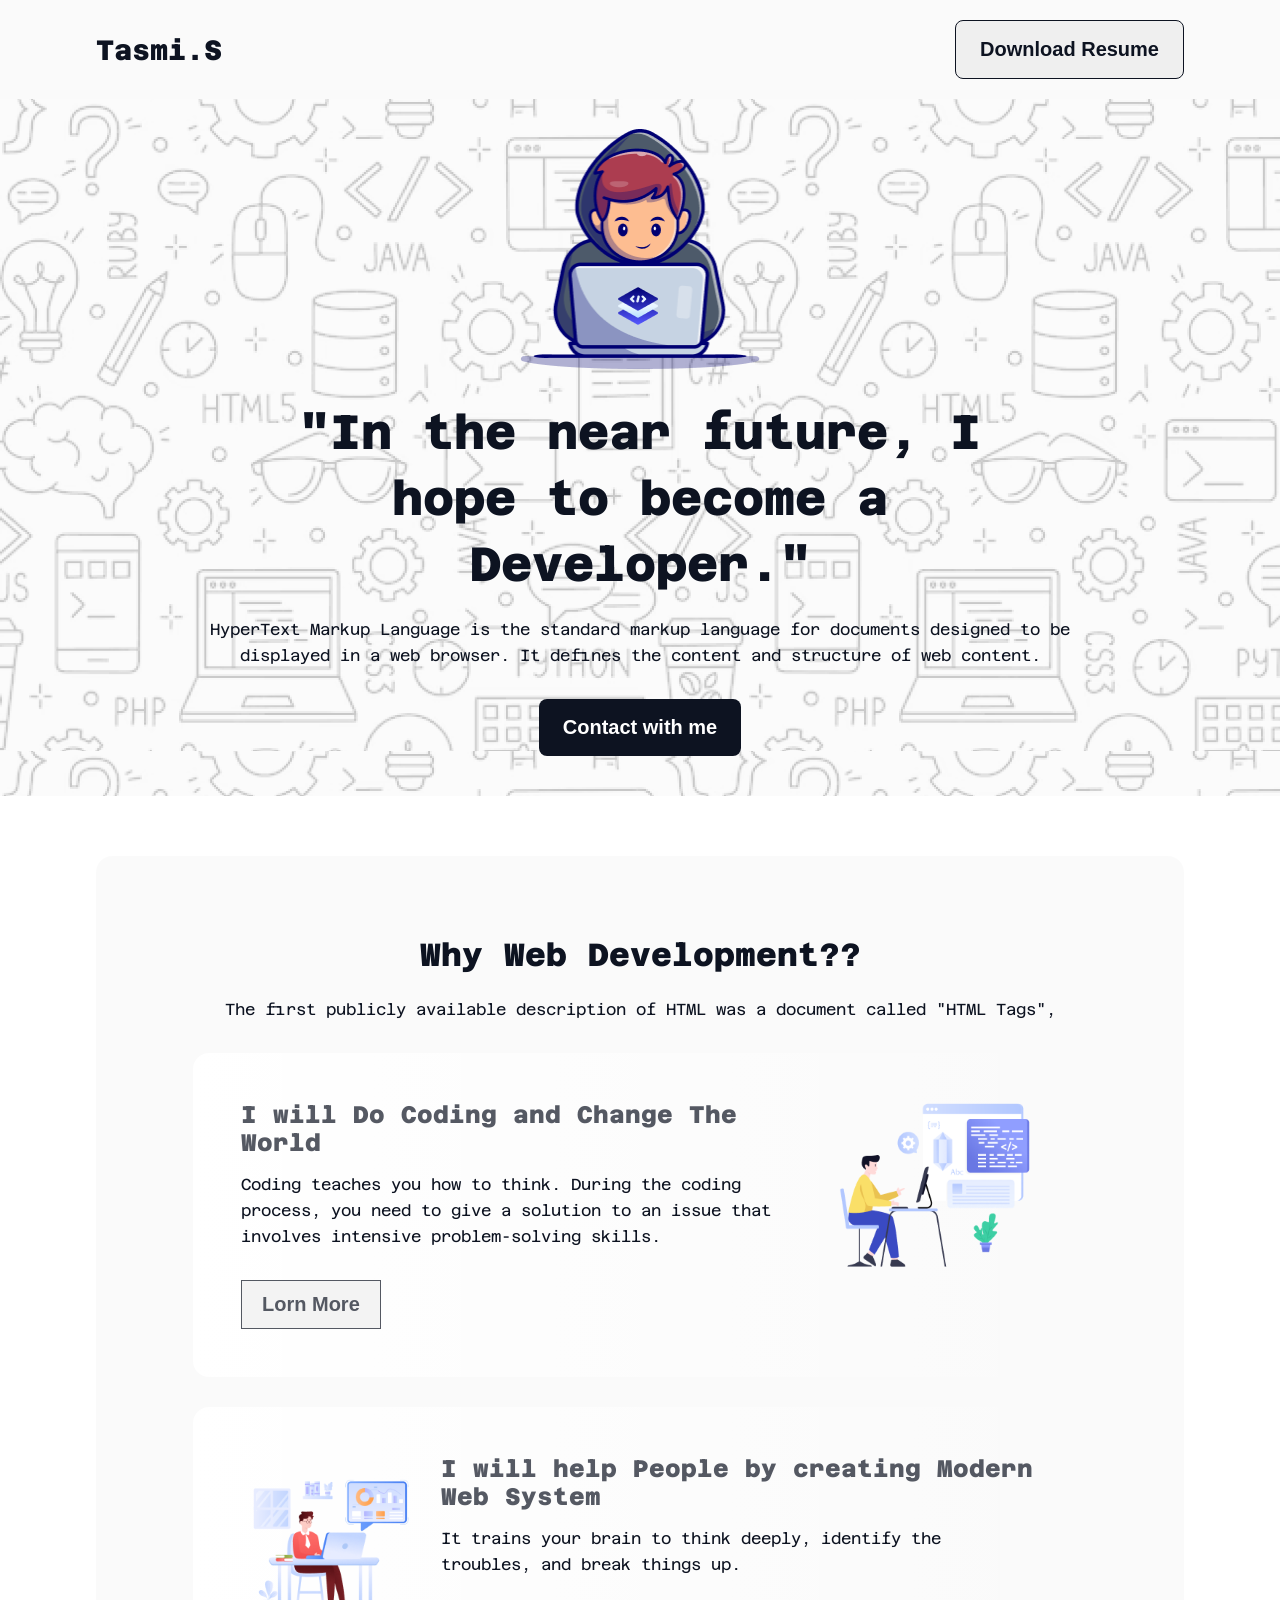
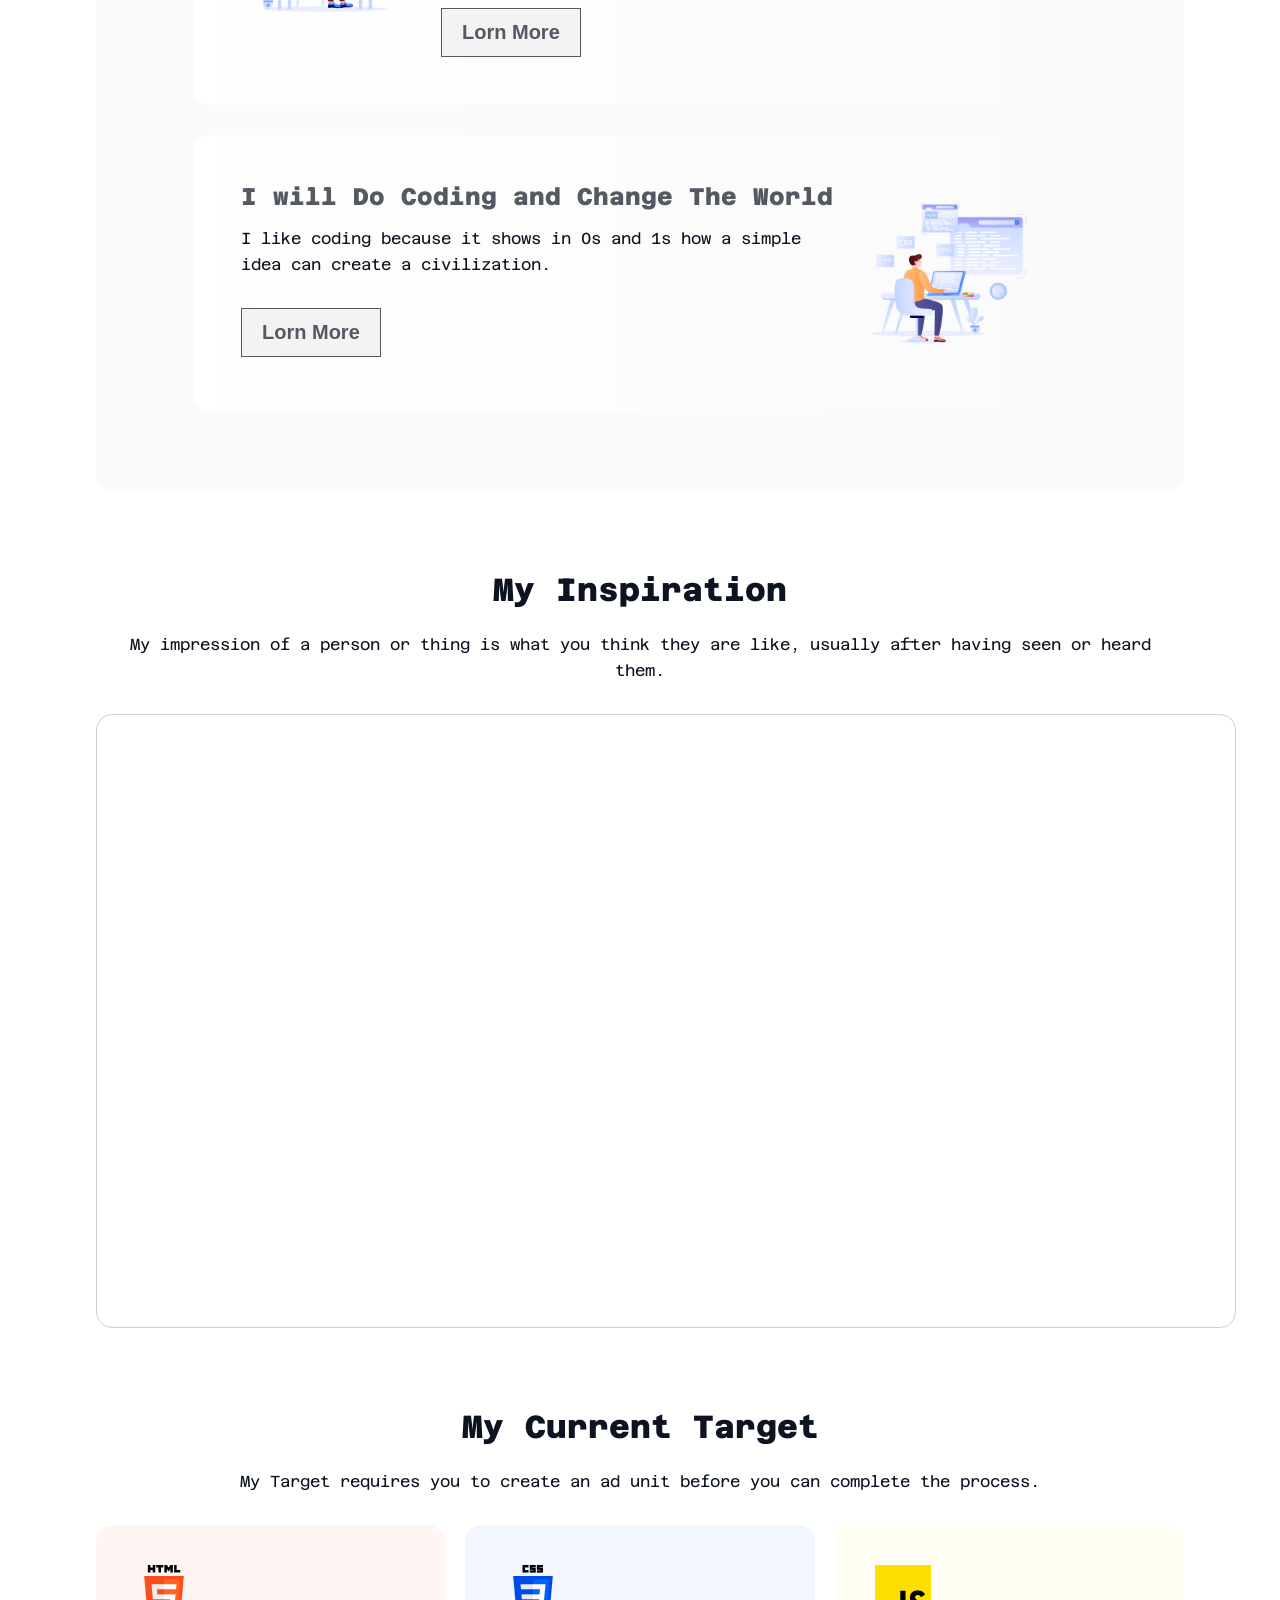
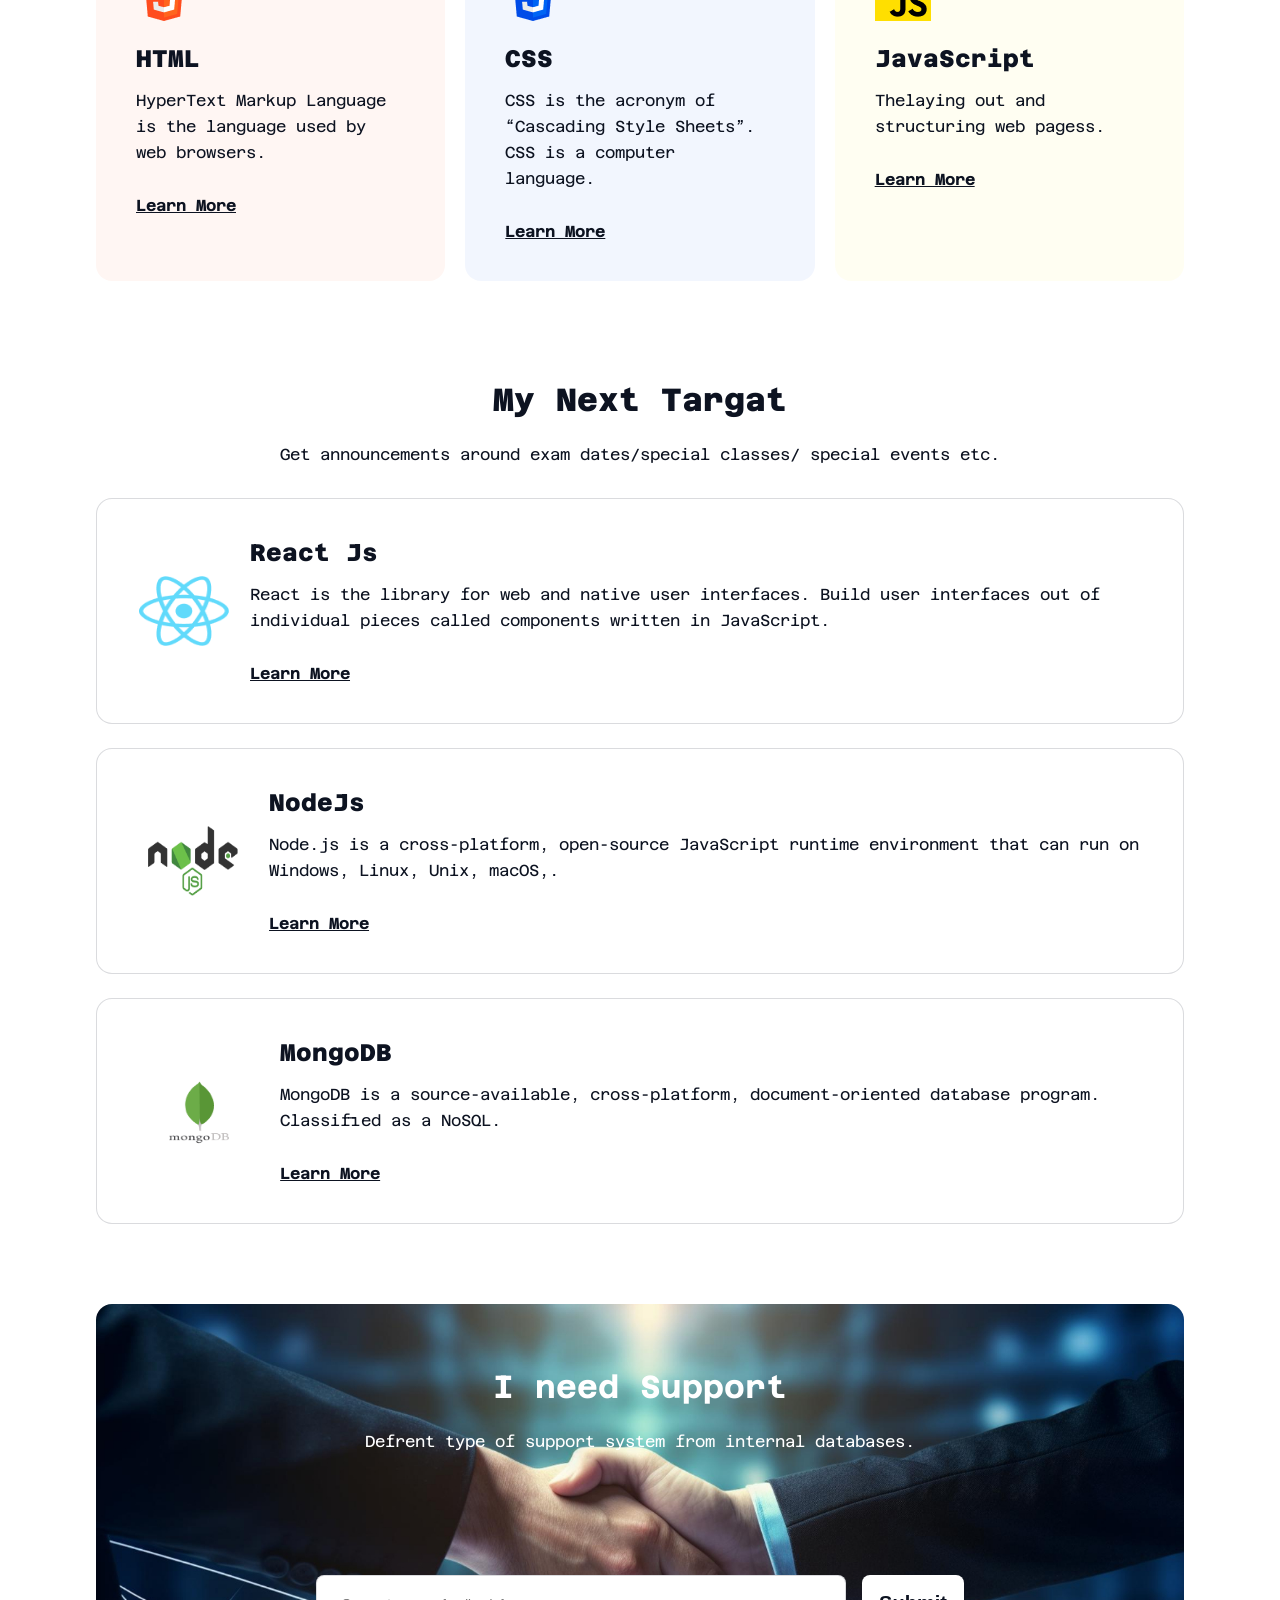
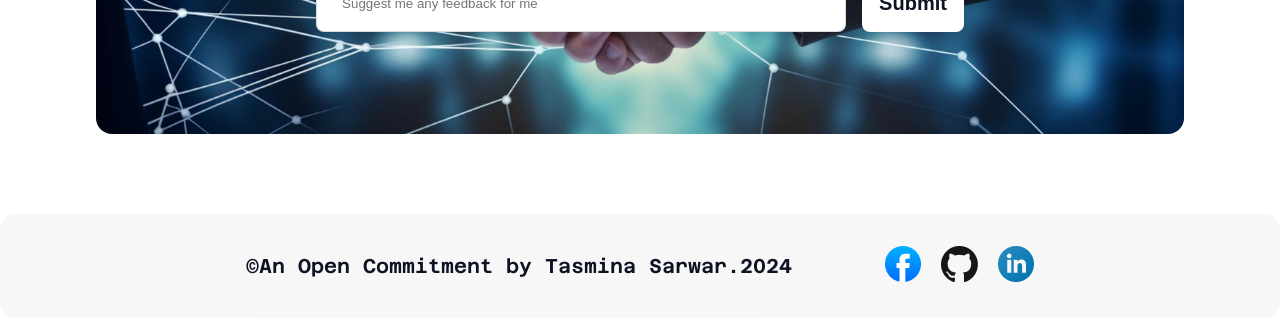
==== commit e51e7a16: "Add files via upload" ====
--- a/index.html
+++ b/index.html
@@ -20,7 +20,7 @@
         </div>
       </div>
       <!-- start header section  -->
-      <div class="header-section section">
+      <div class="header-section">
         <div class="header-container">
           <img src="./assets/images/hero.png" alt="image" />
           <h1 class="header-title">
@@ -46,58 +46,56 @@
           <div class="skill-container">
             <h1 class="title">Why Web Development??</h1>
             <p class="header-desc">
-              Lorem Ipsum is simply dummy text of the printing and typesetting
-              industry. Lorem Ipsum has been the industry's standard dummy text.
+              The first publicly available description of HTML was a document
+              called "HTML Tags",
             </p>
+
             <div class="card">
               <div class="card-body">
                 <h3 class="card-title">
                   I will Do Coding and Change The World
                 </h3>
                 <p class="card-desc">
-                  Lorem Ipsum is simply dummy text of the printing and
-                  typesetting industry.
+                  Coding teaches you how to think. During the coding process,
+                  you need to give a solution to an issue that involves
+                  intensive problem-solving skills.
                 </p>
                 <button class="btn">Lorn More</button>
               </div>
               <!-- card-body end  -->
-              <div class="card-image">
-                <img src="./assets/images/layer_1.png" alt="image" />
-              </div>
-            </div>
+              <img src="./assets/images/layer_1.png" alt="image" />
+            </div>
+
             <!--  card end  -->
             <div class="card">
-              <div class="card-image">
-                <img src="./assets/images/layer_2.png" alt="image" />
-              </div>
+              <img src="./assets/images/layer_2.png" alt="image" />
               <div class="card-body">
                 <h3 class="card-title">
                   I will help People by creating Modern Web System
                 </h3>
                 <p class="card-desc">
-                  Lorem Ipsum is simply dummy text of the printing and
-                  typesetting industry.
+                  It trains your brain to think deeply, identify the troubles,
+                  and break things up.
                 </p>
                 <button class="btn">Lorn More</button>
               </div>
               <!-- card-body end  -->
             </div>
             <!--  card end  -->
+
             <div class="card">
               <div class="card-body">
                 <h3 class="card-title">
                   I will Do Coding and Change The World
                 </h3>
                 <p class="card-desc">
-                  Lorem Ipsum is simply dummy text of the printing and
-                  typesetting industry.
+                  I like coding because it shows in 0s and 1s how a simple idea
+                  can create a civilization.
                 </p>
                 <button class="btn">Lorn More</button>
               </div>
               <!-- card-body end  -->
-              <div class="card-image">
-                <img src="./assets/images/layer_3.png" alt="image" />
-              </div>
+              <img src="./assets/images/layer_3.png" alt="image" />
             </div>
             <!--  card end  -->
           </div>
@@ -111,8 +109,8 @@
         <div class="container">
           <h3 class="title">My Inspiration</h3>
           <p class="header-desc">
-            Lorem Ipsum is simply dummy text of the printing and typesetting
-            industry. Lorem Ipsum has been the industry's standard dummy text.
+            My impression of a person or thing is what you think they are like,
+            usually after having seen or heard them.
           </p>
           <div class="video-box">
             <div class="video">
@@ -135,32 +133,27 @@
         <div class="container">
           <h3 class="title">My Current Target</h3>
           <p class="header-desc">
-            myTarget requires you to create an ad unit before you can complete
+            My Target requires you to create an ad unit before you can complete
             the process.
           </p>
 
           <div class="box-container">
-            <!-- <div class="box"> -->
-
-            <div class="box-item card1">
+            <div class="box-item box1">
               <img src="./assets/images/html.png" alt="icon" />
               <div class="box-content">
-                <h3 class="card-title">HTML</h3>
-                <p class="card-desc">
-                  HyperText Markup Language (HTML) is the basic scripting
-                  language used by web browsers.
+                <h3 class="box-title">HTML</h3>
+                <p class="card-desc">
+                  HyperText Markup Language is the language used by web
+                  browsers.
                 </p>
                 <a href="#" class="card-btns">Learn More</a>
               </div>
             </div>
 
-            <!-- </div>
-                <div class="box"> -->
-
-            <div class="box-item card2">
-              <img src="./assets/images/html.png" alt="icon" />
+            <div class="box-item box2">
+              <img src="./assets/images/css.png" alt="icon" />
               <div class="box-content">
-                <h3 class="card-title">CSS</h3>
+                <h3 class="box-title">CSS</h3>
                 <p class="card-desc">
                   CSS is the acronym of “Cascading Style Sheets”. CSS is a
                   computer language.
@@ -169,22 +162,69 @@
               </div>
             </div>
 
-            <!-- </div>
-                <div class="box"> -->
-
-            <div class="box-item card3">
-              <img src="./assets/images/html.png" alt="icon" />
+            <div class="box-item box3">
+              <img src="./assets/images/js.png" alt="icon" />
               <div class="box-content">
-                <h3 class="card-title">JavaScript</h3>
+                <h3 class="box-title">JavaScript</h3>
                 <p class="card-desc">
                   Thelaying out and structuring web pagess.
                 </p>
                 <a href="#" class="card-btns">Learn More</a>
               </div>
             </div>
-
-            <!-- </div> -->
-          </div>
+          </div>
+
+          <!-- Next Targat start  -->
+
+          <h1 class="title">My Next Targat</h1>
+          <p class="header-desc">
+            Get announcements around exam dates/special classes/ special events
+            etc.
+          </p>
+
+          <div class="next-target">
+            <div class="targat-img">
+              <img src="./assets/images/react.png" alt="image" />
+            </div>
+            <div class="card-content">
+              <h3 class="box-title">React Js</h3>
+              <p class="card-desc">
+                React is the library for web and native user interfaces. Build
+                user interfaces out of individual pieces called components
+                written in JavaScript.
+              </p>
+              <a href="#" class="card-btns">Learn More</a>
+            </div>
+          </div>
+          <div class="next-target">
+            <div class="targat-img">
+              <img src="./assets/images/nodejs.png" alt="image" />
+            </div>
+            <div class="card-content">
+              <h3 class="box-title">NodeJs</h3>
+              <p class="card-desc">
+                Node.js is a cross-platform, open-source JavaScript runtime
+                environment that can run on Windows, Linux, Unix, macOS,.
+              </p>
+              <a href="#" class="card-btns">Learn More</a>
+            </div>
+          </div>
+
+          <div class="next-target">
+            <div class="targat-img">
+              <img src="./assets/images/mongodb.png" alt="image" />
+            </div>
+            <div class="card-content">
+              <h3 class="box-title">MongoDB</h3>
+              <p class="card-desc">
+                MongoDB is a source-available, cross-platform, document-oriented
+                database program. Classified as a NoSQL.
+              </p>
+              <a href="#" class="card-btns">Learn More</a>
+            </div>
+          </div>
+
+          <!-- End Nex Targat  -->
         </div>
       </section>
 
@@ -211,7 +251,7 @@
       </section>
     </main>
 
-    <footer>
+    <footer class="footer">
       <div class="container">
         <div class="copy-madia">
           <div class="copy">
--- a/assets/css/style.css
+++ b/assets/css/style.css
@@ -13,23 +13,26 @@
   max-width: 100%;
 }
 .container {
-  width: 100%;
-  max-width: 85%;
+  width: 85%;
   margin-inline: auto;
 }
-a .btn-prymary,
+.btn-prymary {
+  color: #0d1321;
+  border: 1px solid #0d1321;
+}
+.btn-prymary,
 .btn-secendary {
-  color: #0d1321;
   font-size: 20px;
   font-weight: 600;
-  border: 1px solid #0d1321;
   border-radius: 8px;
   padding: 17px 24px;
   outline: none;
 }
-a .btn-secendary {
+.btn-secendary {
   color: #fff;
   background: #0d1321;
+  margin-bottom: 40px;
+  border: none;
 }
 .title,
 .sub-title {
@@ -40,29 +43,30 @@
   margin-bottom: 24px;
 }
 .section {
+  background-color: #fff;
   margin-block: 60px 80px;
 }
 /* Common class End  */
 /* Nav item start  */
+.nav-item {
+  display: flex;
+  justify-content: space-between;
+  align-items: center;
+  padding-block: 20px;
+}
+.nav-item h1 {
+  color: #0d1321;
+  font-size: 28px;
+  font-weight: 800;
+}
+/* Nav item End  */
+/* header section Start */
 .header {
   /* max-width: 1440px; */
   background: rgba(13, 19, 33, 0.02);
 }
-.nav-item {
-  display: flex;
-  justify-content: space-between;
-  align-items: center;
-  padding-block: 20px;
-}
-.nav-item h1 {
-  color: #0d1321;
-  font-size: 28px;
-  font-weight: 800;
-}
-/* Nav item End  */
-/* header section Start */
 .header-section {
-  background-image: url(./assets/images/hero-bg.png);
+  background-image: url(/assets/images/hero-bg.png);
 }
 .header-container {
   width: 75%;
@@ -71,12 +75,12 @@
   align-items: center;
   text-align: center;
   flex-direction: column;
-  margin: 25px auto 45px auto;
+  margin: 0 auto;
 }
 .header-container img {
   width: 240px;
   height: 240px;
-  margin-bottom: 30px;
+  margin-block: 30px;
 }
 .header-title {
   color: #0d1321;
@@ -108,33 +112,42 @@
   border-radius: 16px;
   background: #0d132105;
 }
+.card, .next-target {
+  display: flex;
+  justify-content: center;
+  border-radius: 16px;
+  gap: 20px;
+  margin-bottom: 30px;
+}
 .card {
-  display: flex;
-  justify-content: space-between;
-  padding: 48px;
-  border-radius: 16px;
-  background: linear-gradient(
+    padding: 48px;
+    background: linear-gradient(
     90deg,
     rgb(255, 255, 255),
     rgba(255, 255, 255, 0) 100%
   );
-  margin-bottom: 30px;
-}
-.card:nth-last-child(1) {
+  
+}
+.card:nth-last-child(1), .next-target:nth-last-child(1) {
   margin-bottom: 0;
 }
-.card-title {
-  color: #0d1321b3;
+.card-title, .box-title {
   font-size: 24px;
   font-weight: 800;
+  text-align: left;
   margin-bottom: 15px;
-  text-align: left;
+}
+.card-title{
+    color: #0d1321b3;
+}
+.box-title {
+    color: #0D1321;
 }
 .card-desc {
-  color: #0d1321;
-  align-items: left;
-}
-.card-image img {
+    color: #0d1321;
+    align-items: left;
+}
+.card img {
   width: 200px;
   height: 180px;
 }
@@ -165,38 +178,33 @@
   margin: 0 auto;
 }
 /* My Current Target  */
-.target {
-  background-color: #fff;
-}
 .box-container {
-  display: flex;
-  justify-content: center;
-  margin: 0 auto;
+  width: 100%;
+  display: flex;
+  justify-content: center;
   gap: 20px;
-}
-/* .box {
-    border: 1px solid red;
-} */
-.box-item {
-  padding: 40px;
-}
-.card1 {
+  margin-bottom: 100px;
+}
+.box-item{
+    width: 33.33%;
+    padding: 40px;
+}
+.box1 {
   border-radius: 16px;
   background-color: rgba(255, 76, 30, 0.05);
 }
-.card2 {
+.box2 {
   border-radius: 16px;
   background-color: rgba(0, 76, 232, 0.05);
 }
-.card3 {
+.box3 {
   border-radius: 16px;
   background-color: rgba(255, 223, 0, 0.05);
 }
-.box-container img {
+.box-item img {
   width: 56px;
   height: 56px;
   margin-bottom: 20px;
-  border: 1px solid blue;
 }
 .card-btns {
   color: #0d1321;
@@ -206,19 +214,35 @@
   text-decoration-line: underline;
 }
 
+ /* My Next Target  */
+.next-target {
+    padding: 40px;
+    border: 1px solid rgba(13, 19, 33, 0.15);
+    background: rgb(255, 255, 255);
+    margin-bottom: 24px;
+}
+.targat-img{
+    width: 150px;
+    display: flex;
+    justify-content: center;
+    align-items: center;
+}
+.targat-img img{
+    width: 90px;
+    height: 70px;
+}
 /* <!-- supportt section Start -->  */
 .submit-box {
-  border: 1px solid blueviolet;
-  padding: 64px 48px;
-  background-image: linear-gradient(
-      rgba(0, 0, 0, 0.2),
-      rgba(0, 0, 0, 0.2),
-      rgba(0, 0, 0, 0.2)
-    ),
-    url(/assets/images/handshake.jpg);
+  background: linear-gradient(
+    rgba(0, 0, 0, 0.2),
+    rgba(0, 0, 0, 0.2),
+    rgba(0, 0, 0, 0.2)
+  );
+  background-image: url(/assets/images/handshake.jpg);
   background-size: cover;
   background-position: center;
   border-radius: 16px;
+  padding: 64px 48px;
   width: 100%;
   height: 430px;
 }
@@ -262,6 +286,10 @@
 }
 
 /* footer section start  */
+.footer {
+  border-radius: 16px;
+  background: rgba(13, 19, 33, 0.03);
+}
 .copy-madia {
   display: flex;
   justify-content: space-between;
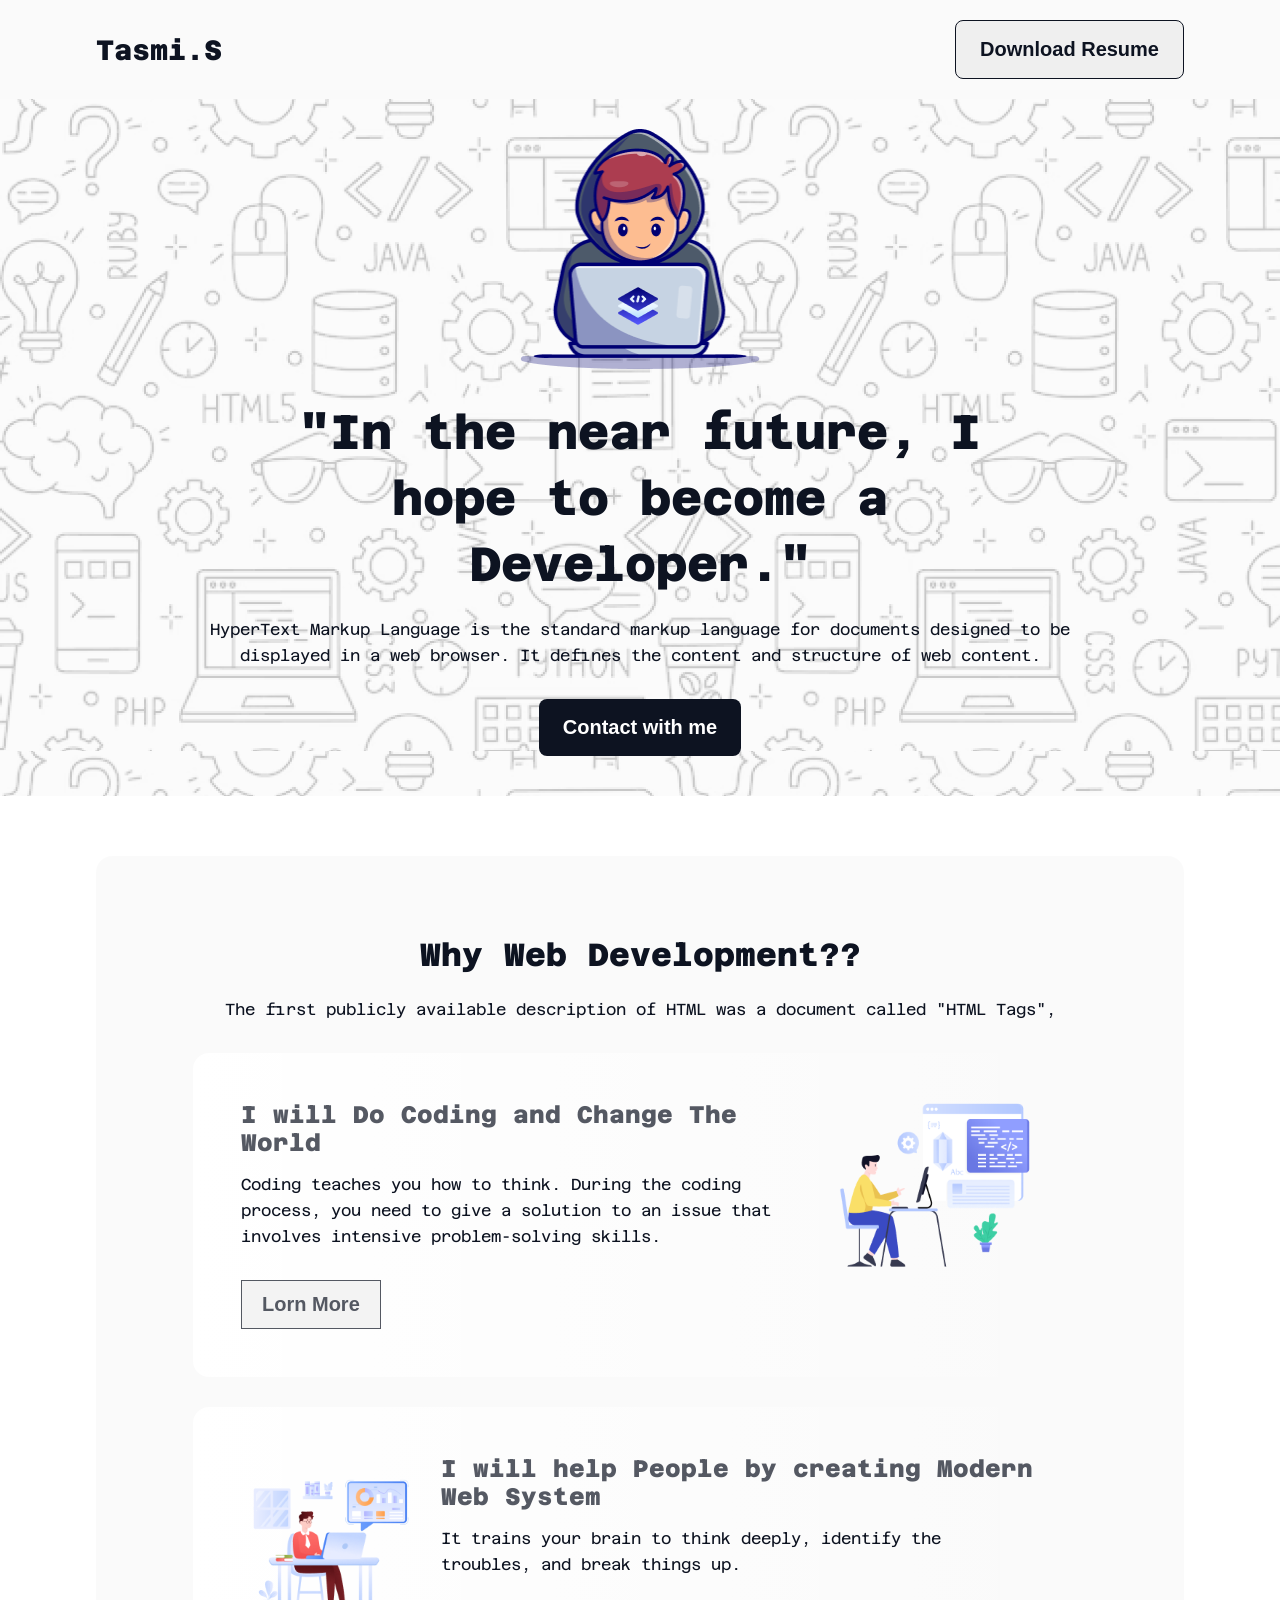
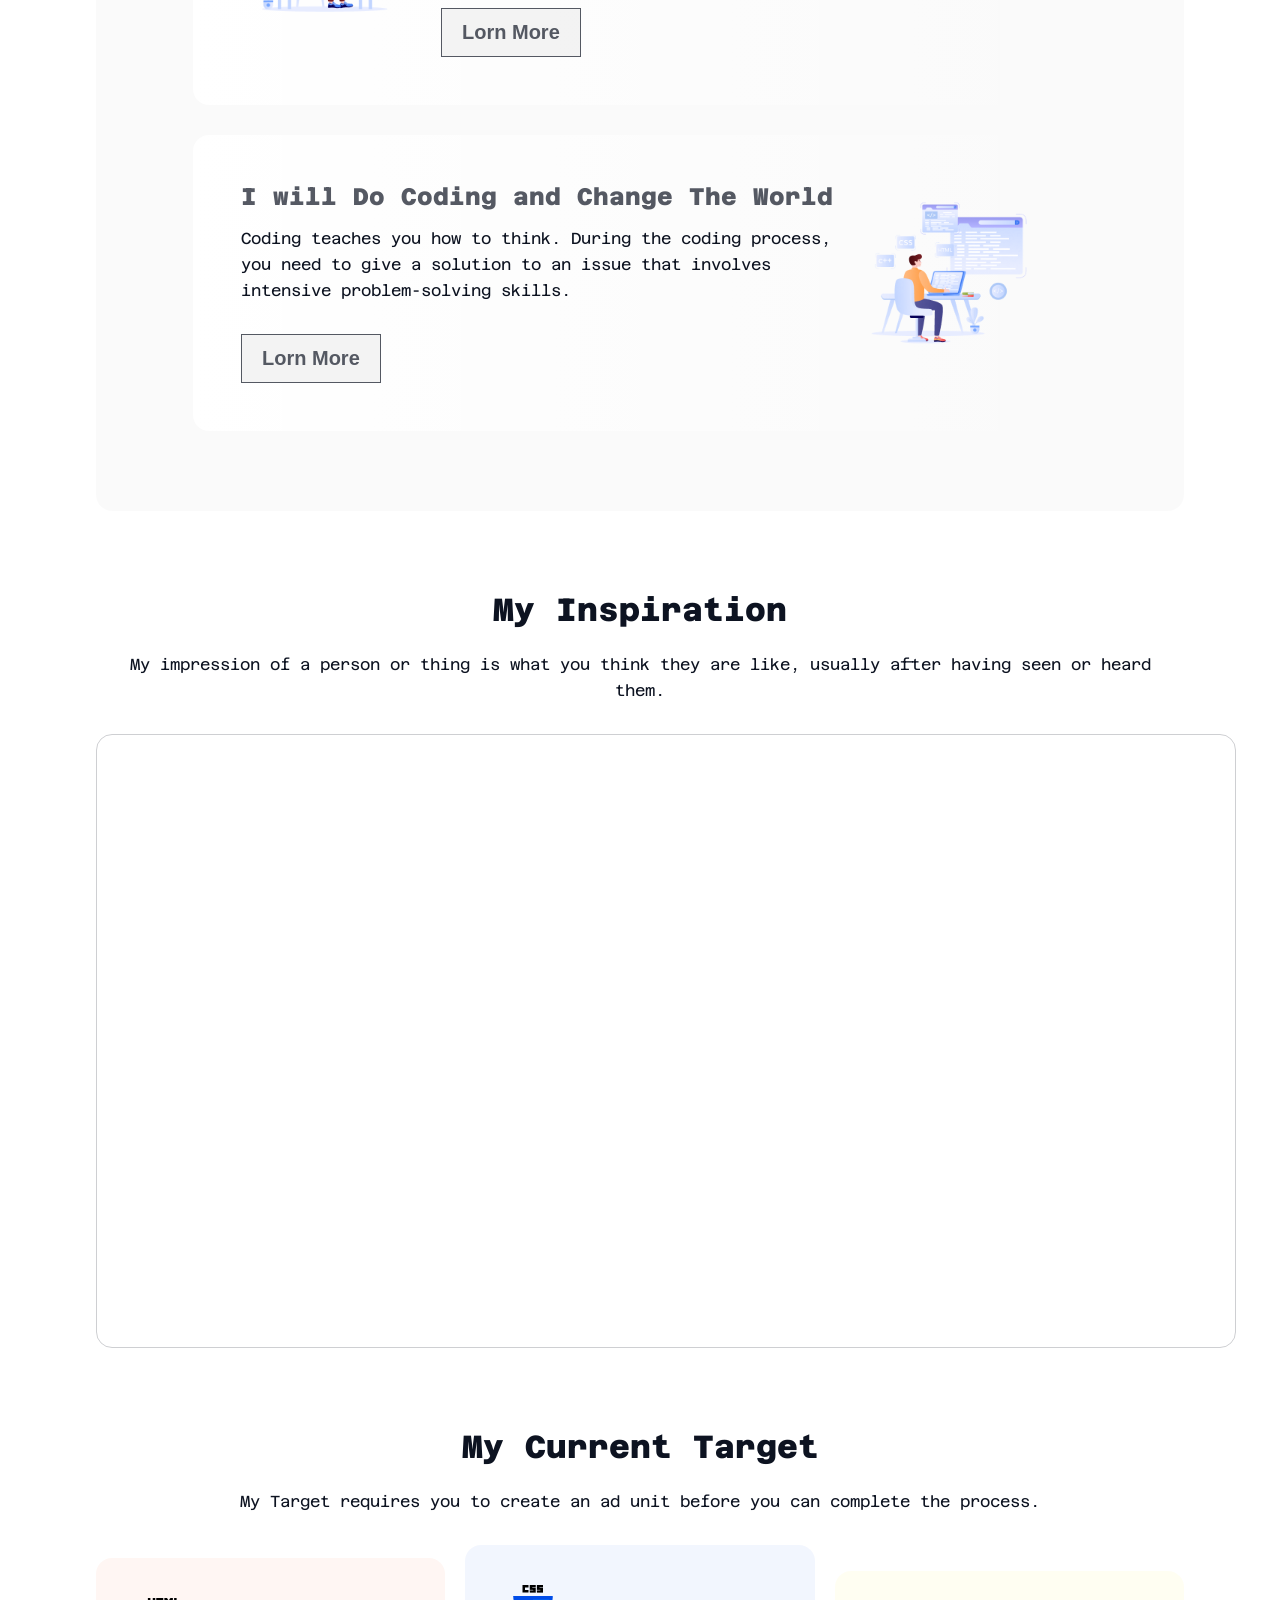
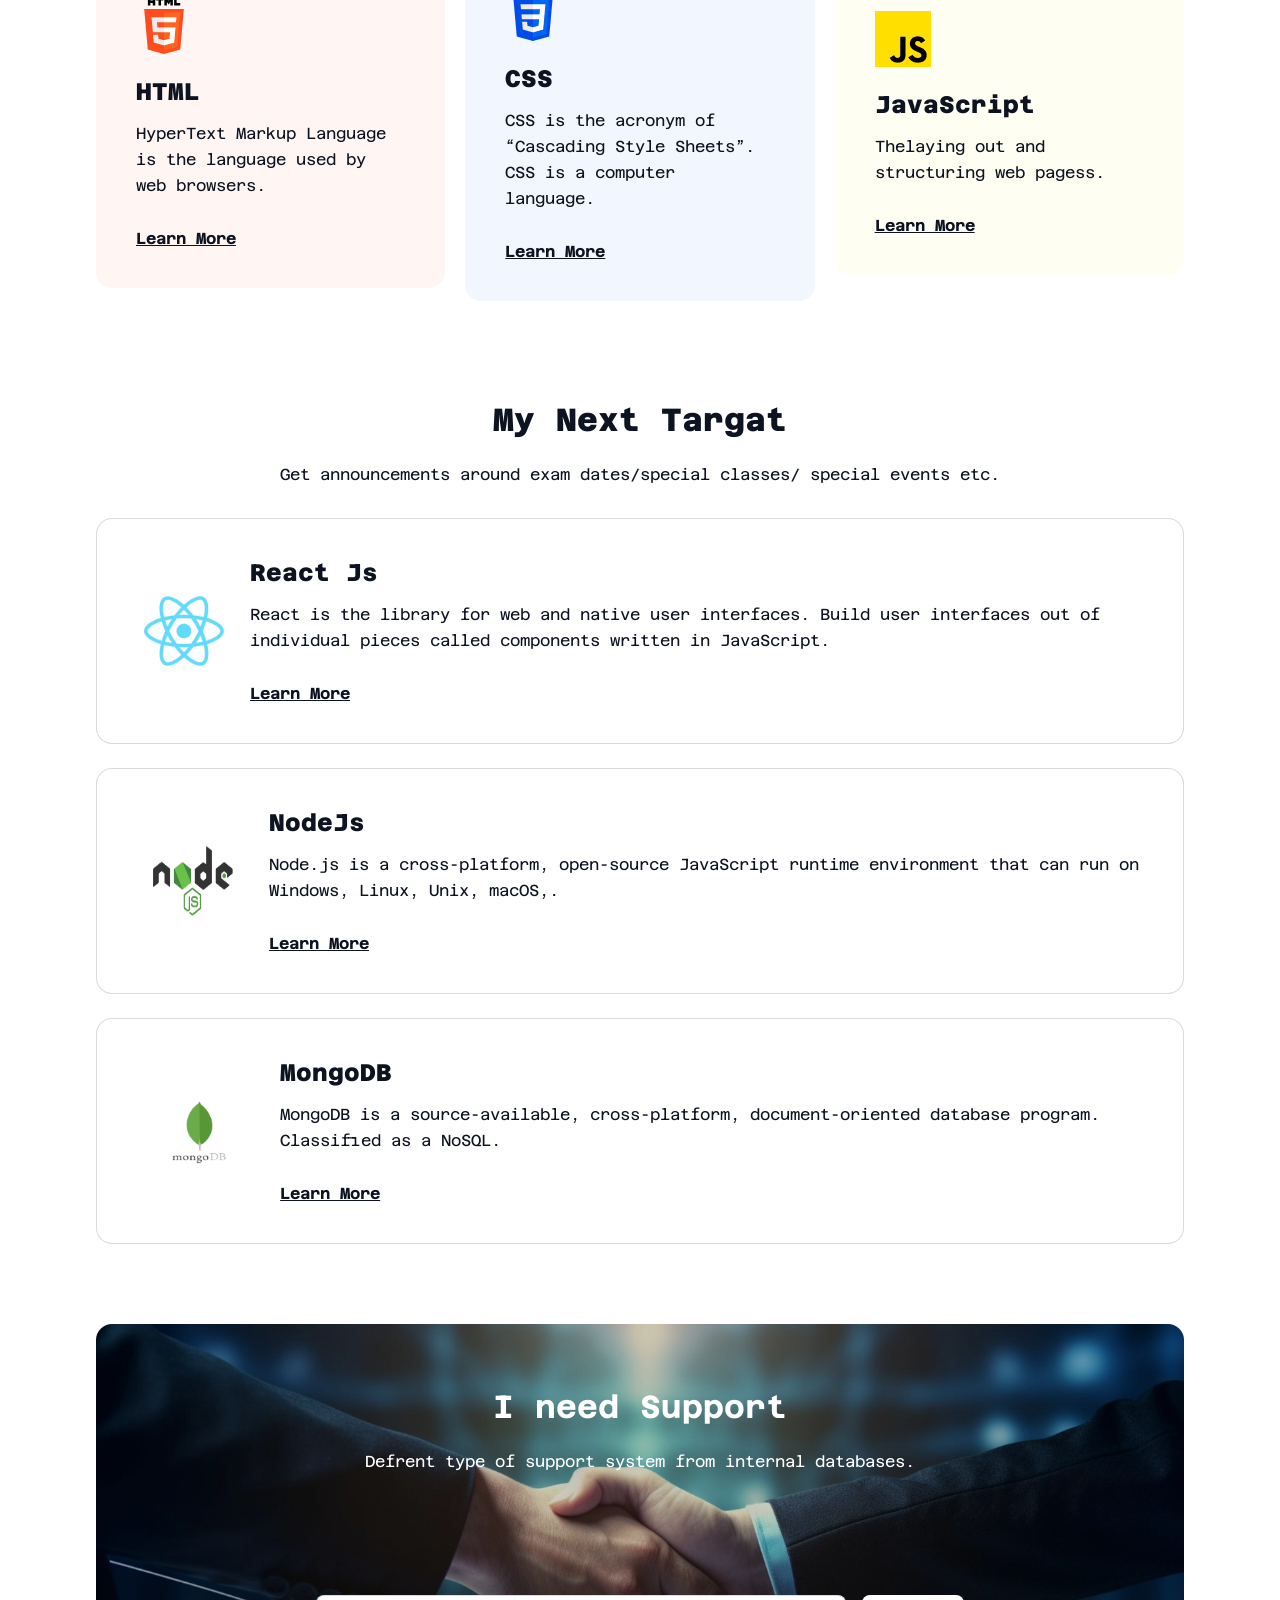
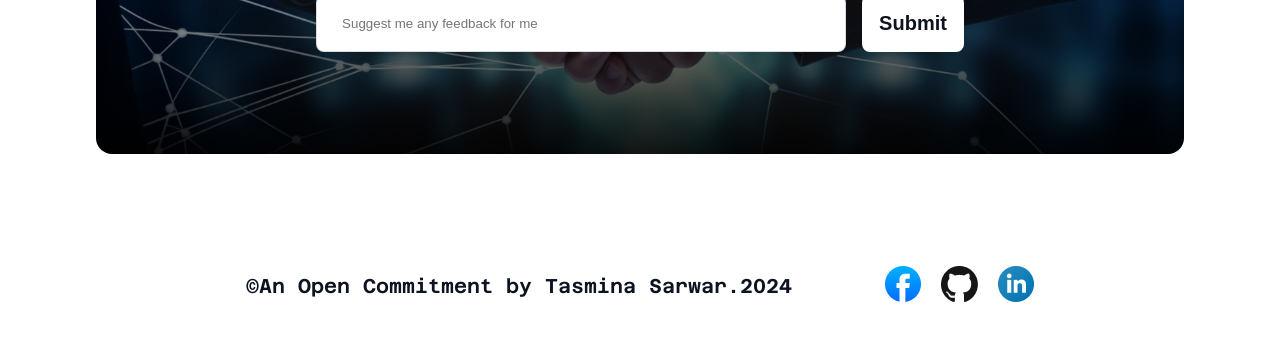
==== commit 5fc37019: "Add files via upload" ====
--- a/index.html
+++ b/index.html
@@ -89,8 +89,9 @@
                   I will Do Coding and Change The World
                 </h3>
                 <p class="card-desc">
-                  I like coding because it shows in 0s and 1s how a simple idea
-                  can create a civilization.
+                  Coding teaches you how to think. During the coding process,
+                  you need to give a solution to an issue that involves
+                  intensive problem-solving skills.
                 </p>
                 <button class="btn">Lorn More</button>
               </div>
@@ -251,7 +252,7 @@
       </section>
     </main>
 
-    <footer class="footer">
+    <footer id="footer">
       <div class="container">
         <div class="copy-madia">
           <div class="copy">
--- a/assets/css/style.css
+++ b/assets/css/style.css
@@ -27,6 +27,7 @@
   border-radius: 8px;
   padding: 17px 24px;
   outline: none;
+  cursor: pointer;
 }
 .btn-secendary {
   color: #fff;
@@ -66,7 +67,7 @@
   background: rgba(13, 19, 33, 0.02);
 }
 .header-section {
-  background-image: url(/assets/images/hero-bg.png);
+  background: url(../images/hero-bg.png);
 }
 .header-container {
   width: 75%;
@@ -105,14 +106,14 @@
   text-align: center;
 }
 
-/* header section Start */
 /* Skill-section start */
 .skill-container {
   padding: 80px 97px;
   border-radius: 16px;
   background: #0d132105;
 }
-.card, .next-target {
+.card,
+.next-target {
   display: flex;
   justify-content: center;
   border-radius: 16px;
@@ -120,32 +121,32 @@
   margin-bottom: 30px;
 }
 .card {
-    padding: 48px;
-    background: linear-gradient(
+  padding: 48px;
+  background: linear-gradient(
     90deg,
     rgb(255, 255, 255),
-    rgba(255, 255, 255, 0) 100%
-  );
-  
-}
-.card:nth-last-child(1), .next-target:nth-last-child(1) {
+    rgba(255, 255, 255, 0) 100%);
+}
+.card:nth-last-child(1),
+.next-target:nth-last-child(1) {
   margin-bottom: 0;
 }
-.card-title, .box-title {
+.card-title,
+.box-title {
   font-size: 24px;
   font-weight: 800;
   text-align: left;
   margin-bottom: 15px;
 }
-.card-title{
-    color: #0d1321b3;
+.card-title {
+  color: #0d1321b3;
 }
 .box-title {
-    color: #0D1321;
+  color: #0d1321;
 }
 .card-desc {
-    color: #0d1321;
-    align-items: left;
+  color: #0d1321;
+  align-items: left;
 }
 .card img {
   width: 200px;
@@ -159,6 +160,7 @@
   padding: 12px 20px;
   border: 1px solid #0d1321;
   opacity: 0.7;
+  cursor: pointer;
 }
 /* video section  */
 .video-box {
@@ -182,12 +184,13 @@
   width: 100%;
   display: flex;
   justify-content: center;
+  align-items: center;
   gap: 20px;
   margin-bottom: 100px;
 }
-.box-item{
-    width: 33.33%;
-    padding: 40px;
+.box-item {
+  width: 33.33%;
+  padding: 40px;
 }
 .box1 {
   border-radius: 16px;
@@ -212,33 +215,32 @@
   font-weight: 700;
   text-align: left;
   text-decoration-line: underline;
+  cursor: pointer;
 }
 
- /* My Next Target  */
+/* My Next Target  */
 .next-target {
-    padding: 40px;
-    border: 1px solid rgba(13, 19, 33, 0.15);
-    background: rgb(255, 255, 255);
-    margin-bottom: 24px;
-}
-.targat-img{
-    width: 150px;
-    display: flex;
-    justify-content: center;
-    align-items: center;
-}
-.targat-img img{
-    width: 90px;
-    height: 70px;
+  padding: 40px;
+  border: 1px solid rgba(13, 19, 33, 0.15);
+  background: rgb(255, 255, 255);
+  margin-bottom: 24px;
+}
+.targat-img {
+  width: 150px;
+  display: flex;
+  justify-content: center;
+  align-items: center;
+}
+.targat-img img {
+  width: 80px;
+  height: 70px;
 }
 /* <!-- supportt section Start -->  */
 .submit-box {
-  background: linear-gradient(
-    rgba(0, 0, 0, 0.2),
-    rgba(0, 0, 0, 0.2),
-    rgba(0, 0, 0, 0.2)
-  );
-  background-image: url(/assets/images/handshake.jpg);
+  background-image:linear-gradient(
+      rgba(0, 0, 0, 0.2),
+      rgba(0, 0, 0, 0.2),
+      rgba(0, 0, 0, 0.9)), url(../images/handshake.jpg) ;
   background-size: cover;
   background-position: center;
   border-radius: 16px;
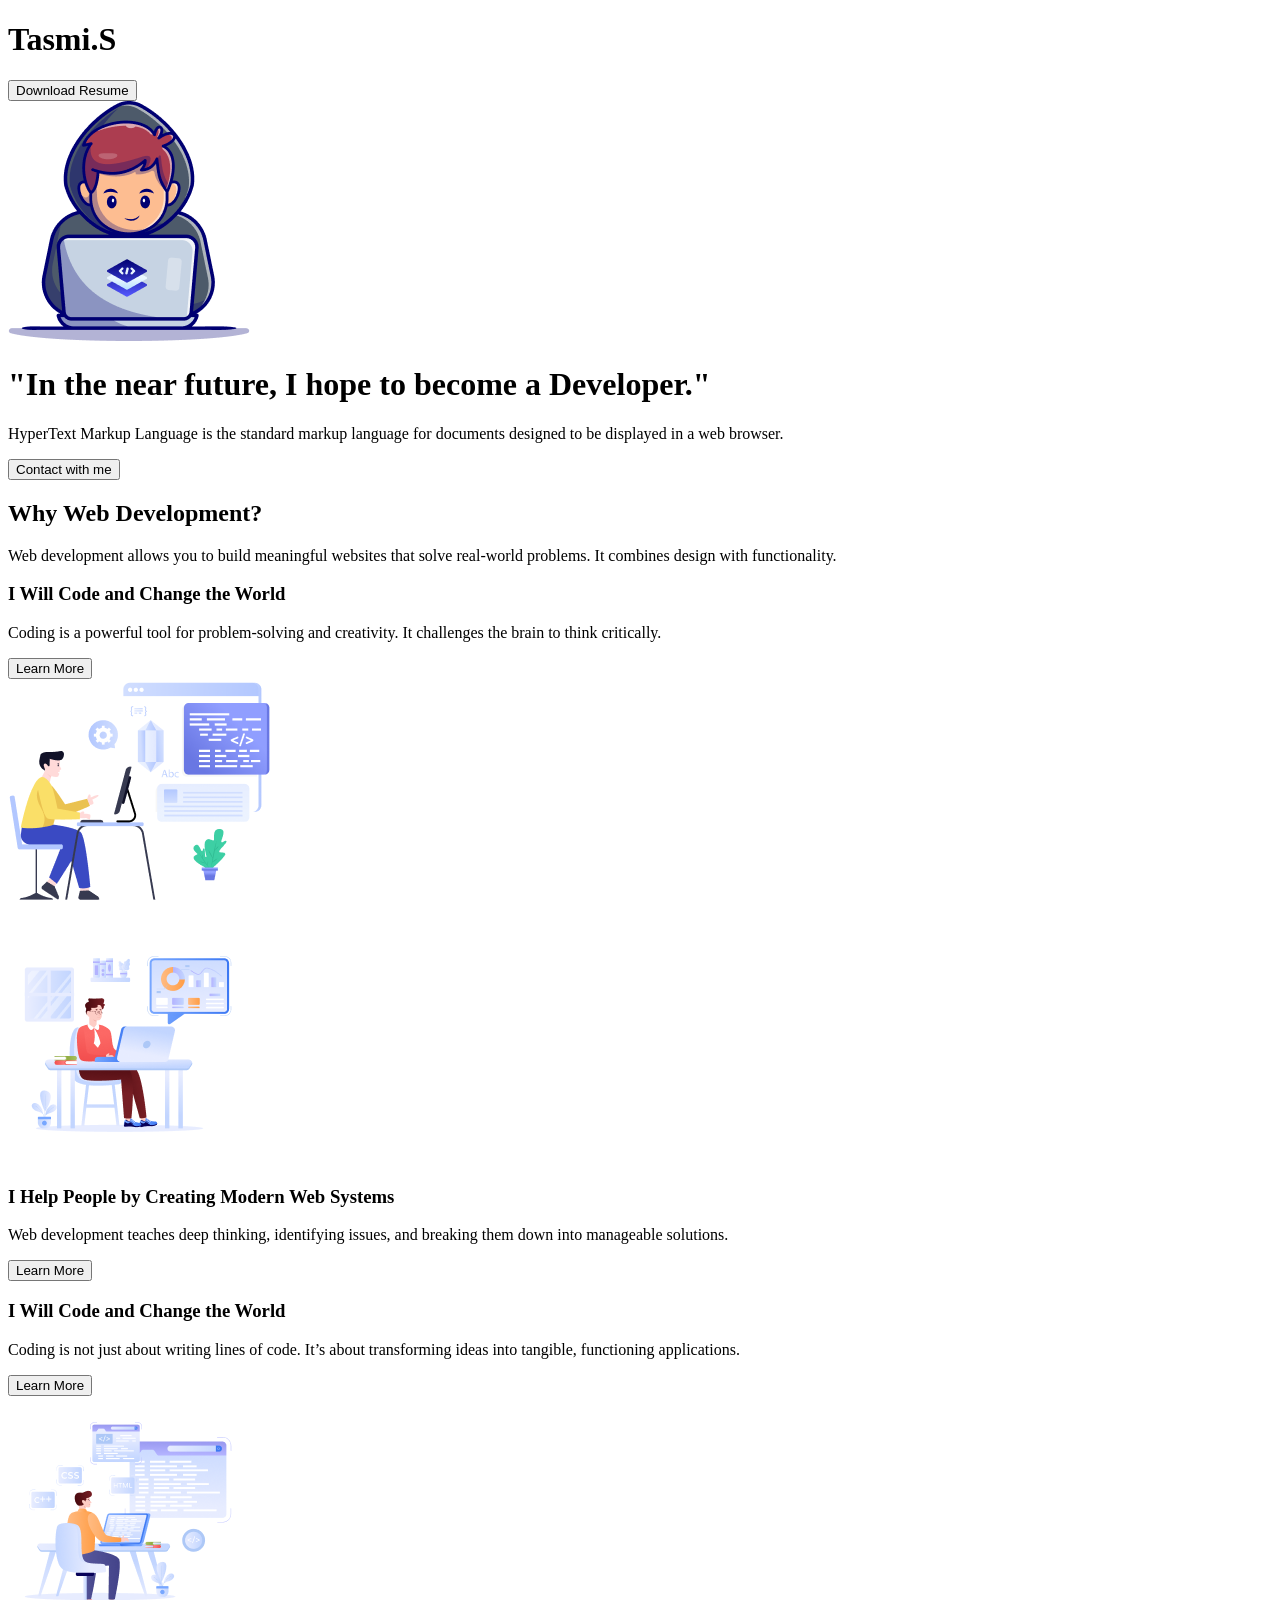
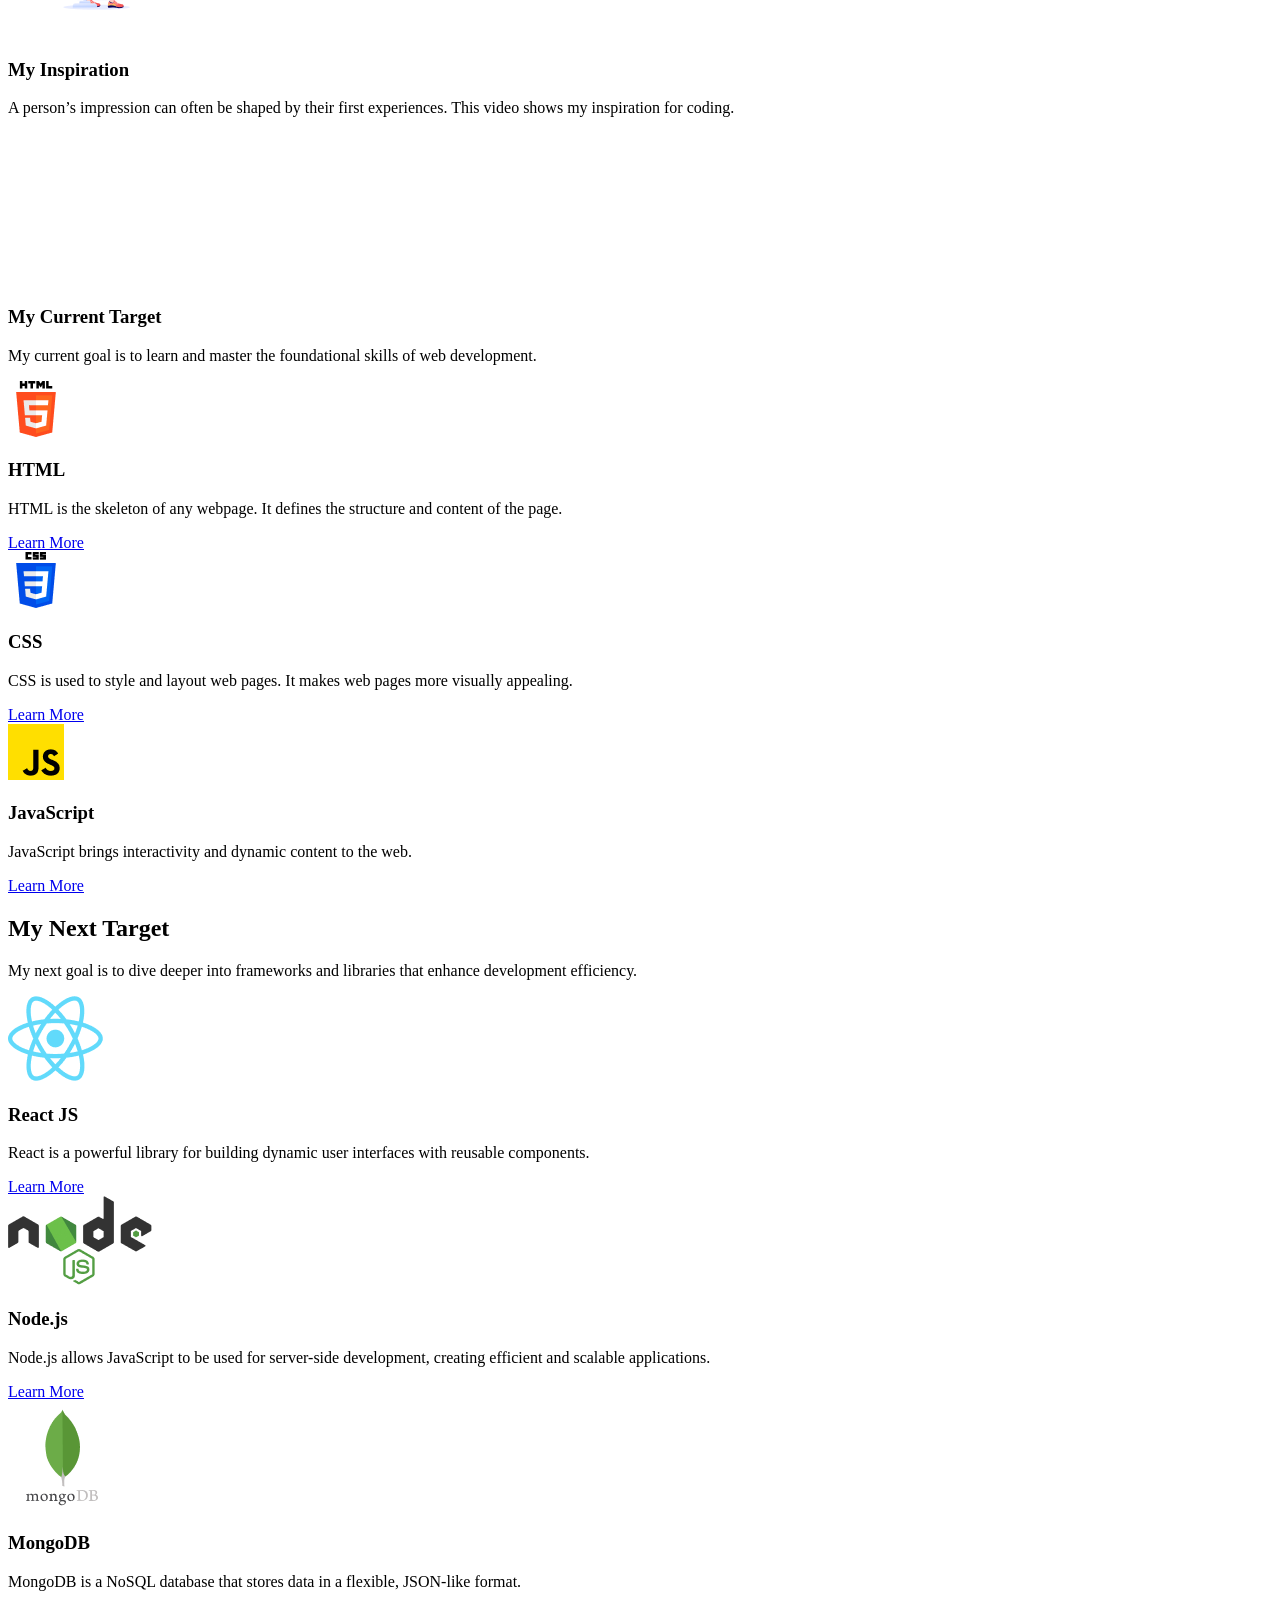
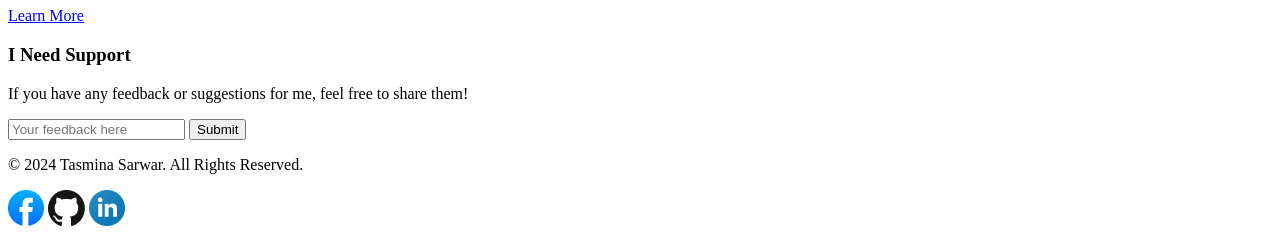
==== commit edb7ae78: "Update index.html" ====
--- a/index.html
+++ b/index.html
@@ -8,6 +8,7 @@
       href="https://img.icons8.com/?size=100&id=20909&format=png&color=000000"
       type="image/x-icon"
     />
+    <link href="https://fonts.googleapis.com/css2?family=Poppins:wght@300;400;600&display=swap" rel="stylesheet">
     <link rel="stylesheet" href="./assets/css/style.css" />
     <title>Portfolio Website</title>
   </head>
@@ -16,237 +17,157 @@
       <div class="container">
         <div class="nav-item">
           <h1>Tasmi.S</h1>
-          <a href="#"><button class="btn-prymary">Download Resume</button></a>
+          <a href="#"><button class="btn-primary">Download Resume</button></a>
         </div>
       </div>
-      <!-- start header section  -->
+
       <div class="header-section">
         <div class="header-container">
-          <img src="./assets/images/hero.png" alt="image" />
+          <img src="./assets/images/hero.png" alt="image" class="hero-image" />
           <h1 class="header-title">
             "In the near future, I hope to become a Developer."
           </h1>
           <p class="header-desc">
-            HyperText Markup Language is the standard markup language for
-            documents designed to be displayed in a web browser. It defines the
-            content and structure of web content.
+            HyperText Markup Language is the standard markup language for documents designed to be displayed in a web browser.
           </p>
-
-          <a href="#footer"
-            ><button class="btn-secendary">Contact with me</button></a
-          >
+          <a href="#footer">
+            <button class="btn-secondary">Contact with me</button>
+          </a>
         </div>
       </div>
     </header>
-    <!-- End header section  -->
 
     <main>
       <section class="skill section">
         <div class="container">
-          <div class="skill-container">
-            <h1 class="title">Why Web Development??</h1>
-            <p class="header-desc">
-              The first publicly available description of HTML was a document
-              called "HTML Tags",
-            </p>
+          <h1 class="title">Why Web Development?</h1>
+          <p class="header-desc">
+            Web development allows you to build meaningful websites that solve real-world problems. It combines design with functionality.
+          </p>
+
+          <div class="card-container">
+            <div class="card">
+              <div class="card-body">
+                <h3 class="card-title">I Will Code and Change the World</h3>
+                <p class="card-desc">
+                  Coding is a powerful tool for problem-solving and creativity. It challenges the brain to think critically.
+                </p>
+                <button class="btn">Learn More</button>
+              </div>
+              <img src="./assets/images/layer_1.png" alt="image" class="card-image" />
+            </div>
+
+            <div class="card">
+              <img src="./assets/images/layer_2.png" alt="image" class="card-image" />
+              <div class="card-body">
+                <h3 class="card-title">I Help People by Creating Modern Web Systems</h3>
+                <p class="card-desc">
+                  Web development teaches deep thinking, identifying issues, and breaking them down into manageable solutions.
+                </p>
+                <button class="btn">Learn More</button>
+              </div>
+            </div>
 
             <div class="card">
               <div class="card-body">
-                <h3 class="card-title">
-                  I will Do Coding and Change The World
-                </h3>
+                <h3 class="card-title">I Will Code and Change the World</h3>
                 <p class="card-desc">
-                  Coding teaches you how to think. During the coding process,
-                  you need to give a solution to an issue that involves
-                  intensive problem-solving skills.
+                  Coding is not just about writing lines of code. It’s about transforming ideas into tangible, functioning applications.
                 </p>
-                <button class="btn">Lorn More</button>
+                <button class="btn">Learn More</button>
               </div>
-              <!-- card-body end  -->
-              <img src="./assets/images/layer_1.png" alt="image" />
-            </div>
-
-            <!--  card end  -->
-            <div class="card">
-              <img src="./assets/images/layer_2.png" alt="image" />
-              <div class="card-body">
-                <h3 class="card-title">
-                  I will help People by creating Modern Web System
-                </h3>
-                <p class="card-desc">
-                  It trains your brain to think deeply, identify the troubles,
-                  and break things up.
-                </p>
-                <button class="btn">Lorn More</button>
-              </div>
-              <!-- card-body end  -->
-            </div>
-            <!--  card end  -->
-
-            <div class="card">
-              <div class="card-body">
-                <h3 class="card-title">
-                  I will Do Coding and Change The World
-                </h3>
-                <p class="card-desc">
-                  Coding teaches you how to think. During the coding process,
-                  you need to give a solution to an issue that involves
-                  intensive problem-solving skills.
-                </p>
-                <button class="btn">Lorn More</button>
-              </div>
-              <!-- card-body end  -->
-              <img src="./assets/images/layer_3.png" alt="image" />
-            </div>
-            <!--  card end  -->
-          </div>
-        </div>
-        <!--  container end  -->
-      </section>
-      <!-- End skill-section  -->
-
-      <!-- video section start  -->
-      <section class="section">
-        <div class="container">
-          <h3 class="title">My Inspiration</h3>
-          <p class="header-desc">
-            My impression of a person or thing is what you think they are like,
-            usually after having seen or heard them.
-          </p>
-          <div class="video-box">
-            <div class="video">
-              <iframe
-                width="1000"
-                height="500"
-                src="https://www.youtube.com/embed/89nsTX5PFWs?si=u8T_QRBCcXAZ8HpU"
-                title="YouTube video player"
-                frameborder="0"
-                allow="accelerometer; autoplay; clipboard-write; encrypted-media; gyroscope; picture-in-picture; web-share"
-                referrerpolicy="strict-origin-when-cross-origin"
-                allowfullscreen
-              ></iframe>
+              <img src="./assets/images/layer_3.png" alt="image" class="card-image" />
             </div>
           </div>
         </div>
       </section>
-      <!-- My Current Target  -->
+
+      <section class="section video-section">
+        <div class="container">
+          <h3 class="title">My Inspiration</h3>
+          <p class="header-desc">
+            A person’s impression can often be shaped by their first experiences. This video shows my inspiration for coding.
+          </p>
+          <div class="video-box">
+            <iframe
+              src="https://www.youtube.com/embed/89nsTX5PFWs?si=u8T_QRBCcXAZ8HpU"
+              title="YouTube video player"
+              frameborder="0"
+              allowfullscreen
+            ></iframe>
+          </div>
+        </div>
+      </section>
+
       <section class="target section">
         <div class="container">
           <h3 class="title">My Current Target</h3>
           <p class="header-desc">
-            My Target requires you to create an ad unit before you can complete
-            the process.
+            My current goal is to learn and master the foundational skills of web development.
           </p>
 
-          <div class="box-container">
-            <div class="box-item box1">
-              <img src="./assets/images/html.png" alt="icon" />
-              <div class="box-content">
-                <h3 class="box-title">HTML</h3>
-                <p class="card-desc">
-                  HyperText Markup Language is the language used by web
-                  browsers.
-                </p>
-                <a href="#" class="card-btns">Learn More</a>
-              </div>
+          <div class="skills-box-container">
+            <div class="box-item">
+              <img src="./assets/images/html.png" alt="HTML icon" />
+              <h3>HTML</h3>
+              <p>HTML is the skeleton of any webpage. It defines the structure and content of the page.</p>
+              <a href="#">Learn More</a>
             </div>
 
-            <div class="box-item box2">
-              <img src="./assets/images/css.png" alt="icon" />
-              <div class="box-content">
-                <h3 class="box-title">CSS</h3>
-                <p class="card-desc">
-                  CSS is the acronym of “Cascading Style Sheets”. CSS is a
-                  computer language.
-                </p>
-                <a href="#" class="card-btns">Learn More</a>
-              </div>
+            <div class="box-item">
+              <img src="./assets/images/css.png" alt="CSS icon" />
+              <h3>CSS</h3>
+              <p>CSS is used to style and layout web pages. It makes web pages more visually appealing.</p>
+              <a href="#">Learn More</a>
             </div>
 
-            <div class="box-item box3">
-              <img src="./assets/images/js.png" alt="icon" />
-              <div class="box-content">
-                <h3 class="box-title">JavaScript</h3>
-                <p class="card-desc">
-                  Thelaying out and structuring web pagess.
-                </p>
-                <a href="#" class="card-btns">Learn More</a>
-              </div>
+            <div class="box-item">
+              <img src="./assets/images/js.png" alt="JavaScript icon" />
+              <h3>JavaScript</h3>
+              <p>JavaScript brings interactivity and dynamic content to the web.</p>
+              <a href="#">Learn More</a>
             </div>
           </div>
 
-          <!-- Next Targat start  -->
-
-          <h1 class="title">My Next Targat</h1>
+          <h1 class="title">My Next Target</h1>
           <p class="header-desc">
-            Get announcements around exam dates/special classes/ special events
-            etc.
+            My next goal is to dive deeper into frameworks and libraries that enhance development efficiency.
           </p>
 
           <div class="next-target">
-            <div class="targat-img">
-              <img src="./assets/images/react.png" alt="image" />
+            <div class="next-target-item">
+              <img src="./assets/images/react.png" alt="React icon" />
+              <h3>React JS</h3>
+              <p>React is a powerful library for building dynamic user interfaces with reusable components.</p>
+              <a href="#">Learn More</a>
             </div>
-            <div class="card-content">
-              <h3 class="box-title">React Js</h3>
-              <p class="card-desc">
-                React is the library for web and native user interfaces. Build
-                user interfaces out of individual pieces called components
-                written in JavaScript.
-              </p>
-              <a href="#" class="card-btns">Learn More</a>
+
+            <div class="next-target-item">
+              <img src="./assets/images/nodejs.png" alt="Node.js icon" />
+              <h3>Node.js</h3>
+              <p>Node.js allows JavaScript to be used for server-side development, creating efficient and scalable applications.</p>
+              <a href="#">Learn More</a>
+            </div>
+
+            <div class="next-target-item">
+              <img src="./assets/images/mongodb.png" alt="MongoDB icon" />
+              <h3>MongoDB</h3>
+              <p>MongoDB is a NoSQL database that stores data in a flexible, JSON-like format.</p>
+              <a href="#">Learn More</a>
             </div>
           </div>
-          <div class="next-target">
-            <div class="targat-img">
-              <img src="./assets/images/nodejs.png" alt="image" />
-            </div>
-            <div class="card-content">
-              <h3 class="box-title">NodeJs</h3>
-              <p class="card-desc">
-                Node.js is a cross-platform, open-source JavaScript runtime
-                environment that can run on Windows, Linux, Unix, macOS,.
-              </p>
-              <a href="#" class="card-btns">Learn More</a>
-            </div>
-          </div>
-
-          <div class="next-target">
-            <div class="targat-img">
-              <img src="./assets/images/mongodb.png" alt="image" />
-            </div>
-            <div class="card-content">
-              <h3 class="box-title">MongoDB</h3>
-              <p class="card-desc">
-                MongoDB is a source-available, cross-platform, document-oriented
-                database program. Classified as a NoSQL.
-              </p>
-              <a href="#" class="card-btns">Learn More</a>
-            </div>
-          </div>
-
-          <!-- End Nex Targat  -->
         </div>
       </section>
 
-      <!-- support section Start -->
-      <section class="section">
+      <section class="support section">
         <div class="container">
-          <div class="submit-box">
-            <div class="submit-box-text">
-              <h3 class="title sub-title">I need Support</h3>
-              <p class="header-desc sub-desc">
-                Defrent type of support system from internal databases.
-              </p>
-            </div>
-            <div class="input-box">
-              <input
-                class="input-text"
-                type="text"
-                placeholder="Suggest me any feedback for me"
-              />
-              <button type="submit">Submit</button>
-            </div>
+          <h3 class="title">I Need Support</h3>
+          <p class="header-desc">
+            If you have any feedback or suggestions for me, feel free to share them!
+          </p>
+          <div class="input-box">
+            <input type="text" placeholder="Your feedback here" />
+            <button>Submit</button>
           </div>
         </div>
       </section>
@@ -254,21 +175,11 @@
 
     <footer id="footer">
       <div class="container">
-        <div class="copy-madia">
-          <div class="copy">
-            <p>&copy;An Open Commitment by Tasmina Sarwar.2024</p>
-          </div>
-          <div class="madia">
-            <a href="https://www.facebook.com/">
-              <img src="./assets/images/facebook.png" alt="icon" />
-            </a>
-            <a href="https://github.com/login">
-              <img src="./assets/images/github.png" alt="icon" />
-            </a>
-            <a href="https://www.linkedin.com/login">
-              <img src="./assets/images/linkedin.png" alt="icon" />
-            </a>
-          </div>
+        <p>&copy; 2024 Tasmina Sarwar. All Rights Reserved.</p>
+        <div class="social-icons">
+          <a href="https://www.facebook.com/"><img src="./assets/images/facebook.png" alt="Facebook" /></a>
+          <a href="https://github.com/"><img src="./assets/images/github.png" alt="GitHub" /></a>
+          <a href="https://www.linkedin.com/"><img src="./assets/images/linkedin.png" alt="LinkedIn" /></a>
         </div>
       </div>
     </footer>
